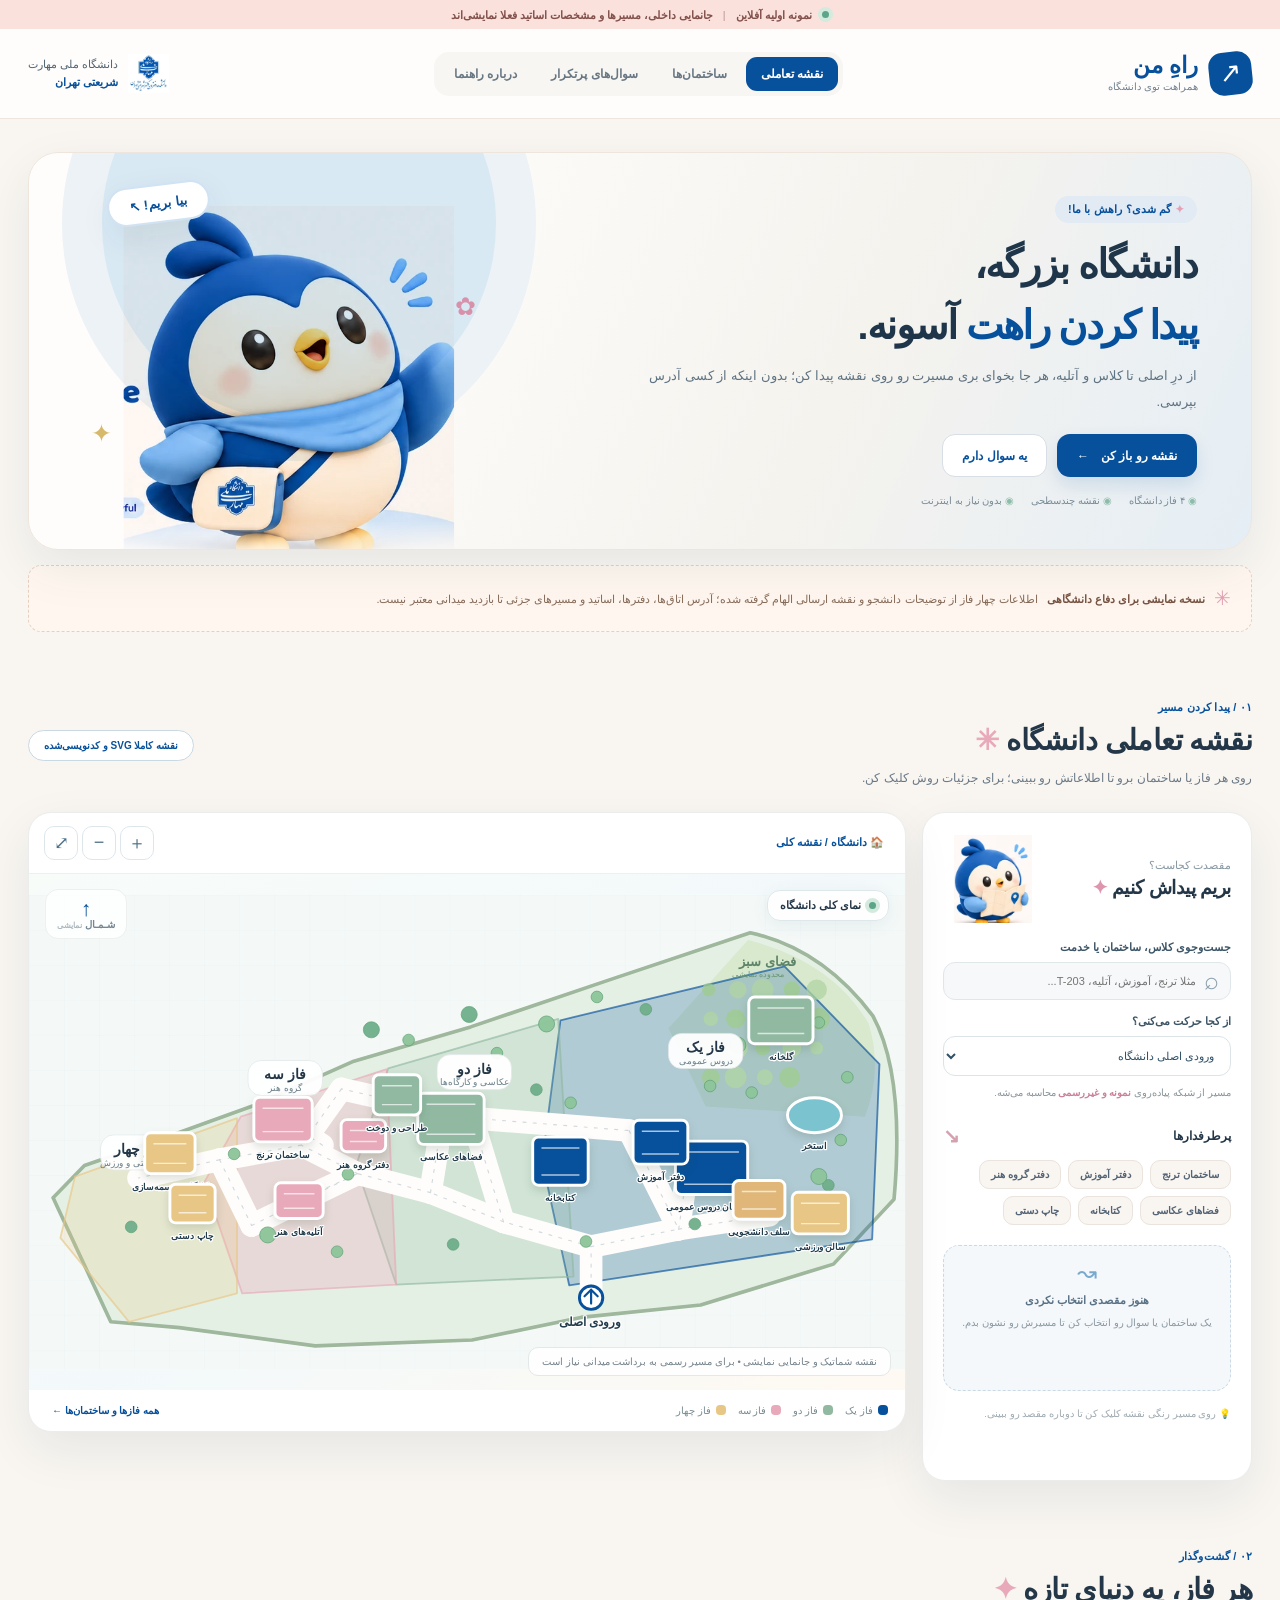
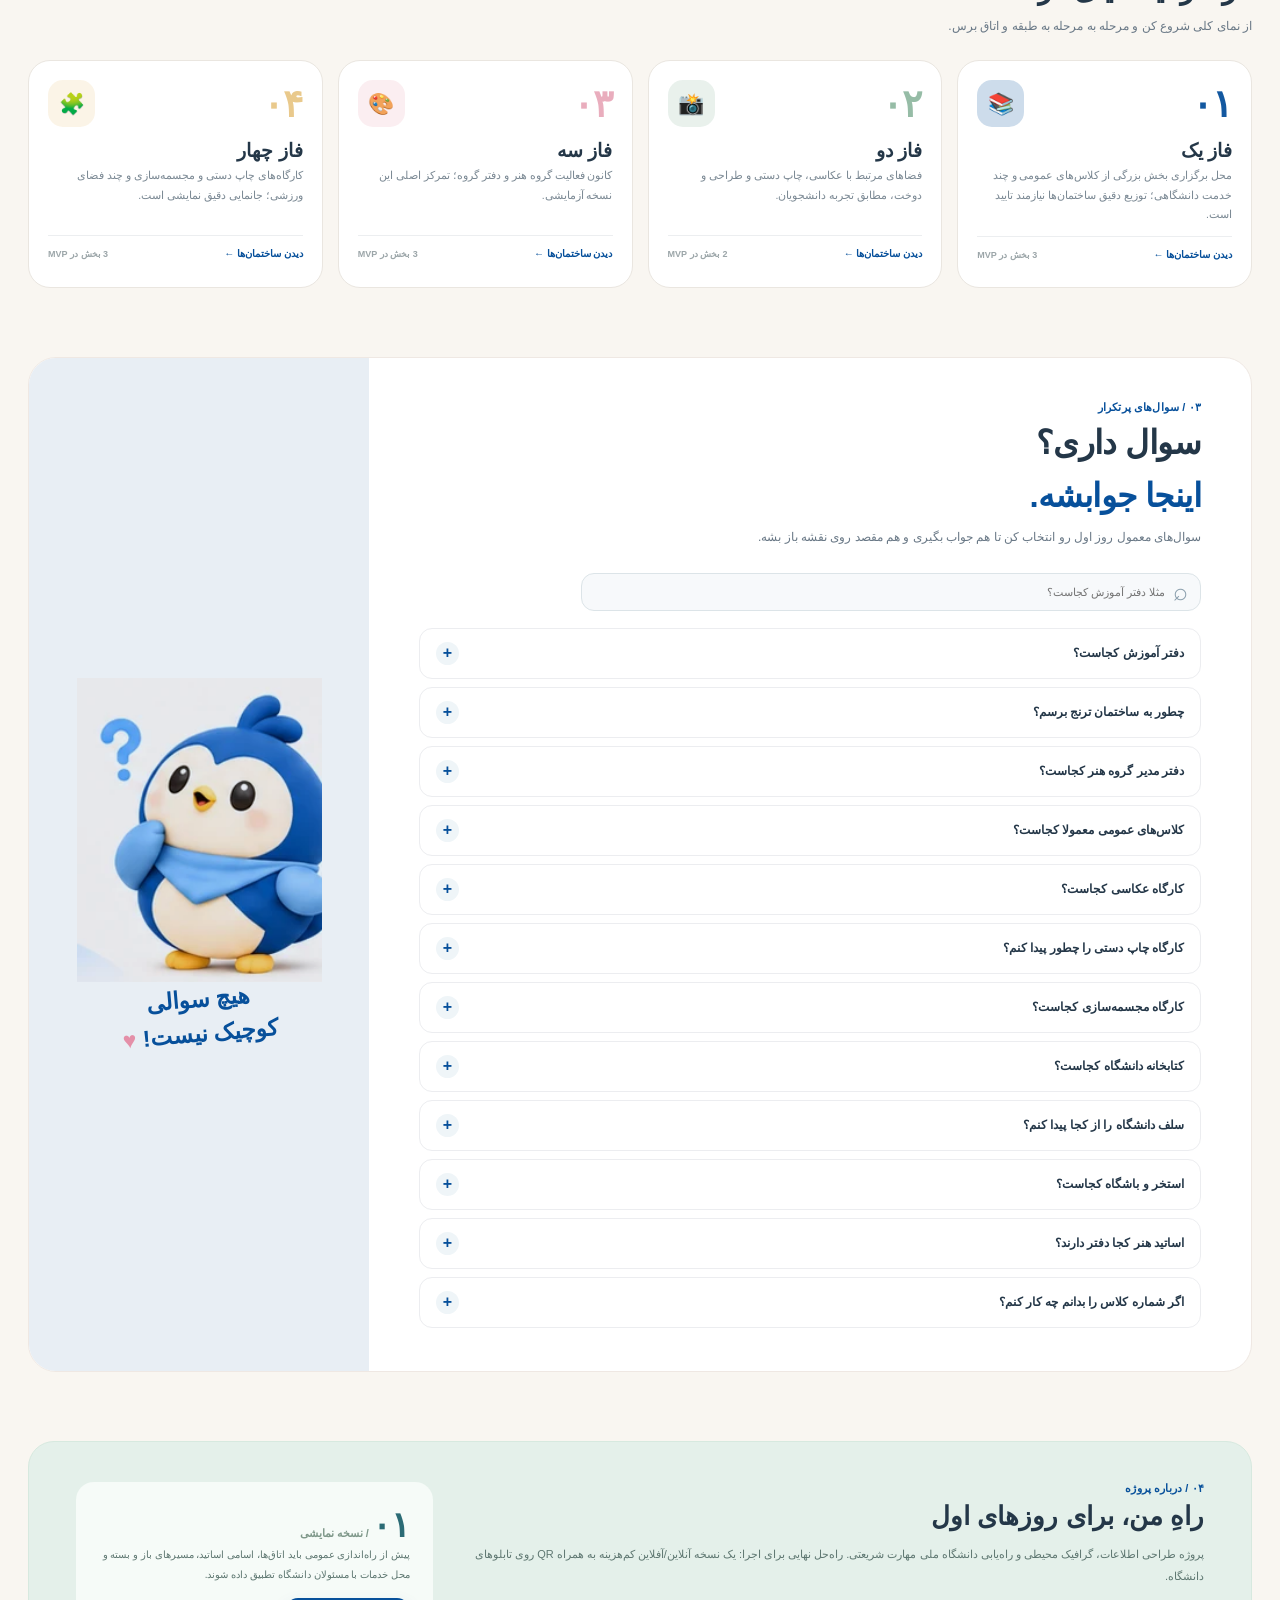
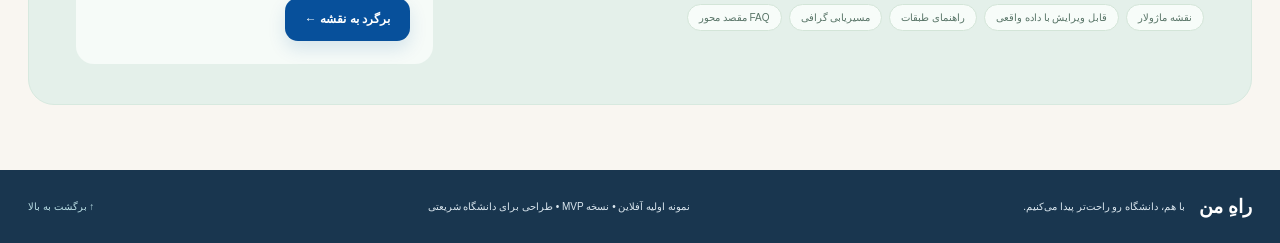
==== index.html @ 539b30f8 "init" ====
<!doctype html>
<html lang="fa" dir="rtl">
<head>
  <meta charset="utf-8">
  <meta name="viewport" content="width=device-width, initial-scale=1">
  <meta name="theme-color" content="#07509B">
  <meta name="description" content="راه من؛ راهنمای تعاملی فازها، ساختمان‌ها و کلاس‌های دانشگاه ملی مهارت شریعتی. نمونه اولیه آفلاین.">
  <title>راه من | راهنمای تعاملی دانشگاه شریعتی</title>
  <link rel="icon" href="assets/university-logo.webp" type="image/webp">
  <link rel="stylesheet" href="styles.css">
  <script src="data.js" defer></script>
  <script src="app.js" defer></script>
</head>
<body>
  <div class="offline-ribbon"><span class="live-dot"></span> نمونه اولیه آفلاین <span class="ribbon-divider">|</span> جانمایی داخلی، مسیرها و مشخصات اساتید فعلا نمایشی‌اند</div>
  <header class="site-header" id="top">
    <div class="header-inner container">
      <a class="brand" href="#home" aria-label="راه من - خانه">
        <span class="brand-mark">↗</span>
        <span class="brand-title"><strong>راهِ من</strong><small>همراهت توی دانشگاه</small></span>
      </a>
      <nav class="main-nav" aria-label="ناوبری اصلی">
        <button class="nav-link active" data-nav="map" type="button">نقشه تعاملی</button>
        <button class="nav-link" data-nav="explore" type="button">ساختمان‌ها</button>
        <button class="nav-link" data-nav="faq" type="button">سوال‌های پرتکرار</button>
        <button class="nav-link" data-nav="about" type="button">درباره راهنما</button>
      </nav>
      <div class="header-badge"><img src="assets/university-logo.webp" alt="نشان دانشگاه ملی مهارت شریعتی"><span>دانشگاه ملی مهارت<br><b>شریعتی تهران</b></span></div>
      <button class="mobile-nav-toggle" id="navToggle" type="button" aria-label="باز کردن فهرست" aria-expanded="false">☰</button>
    </div>
  </header>
  <main>
    <section class="hero container" id="home">
      <div class="hero-copy">
        <span class="eyebrow"><span class="star-small">✦</span> گم شدی؟ راهش با ما!</span>
        <h1>دانشگاه بزرگه،<br><em>پیدا کردن راهت</em> آسونه.</h1>
        <p>از درِ اصلی تا کلاس و آتلیه، هر جا بخوای بری مسیرت رو روی نقشه پیدا کن؛ بدون اینکه از کسی آدرس بپرسی.</p>
        <div class="hero-actions"><button class="btn btn-primary" id="heroMapBtn" type="button">نقشه رو باز کن <span>←</span></button><button class="btn btn-ghost" id="heroFaqBtn" type="button">یه سوال دارم</button></div>
        <div class="hero-trust"><span>◉ ۴ فاز دانشگاه</span><span>◉ نقشه چندسطحی</span><span>◉ بدون نیاز به اینترنت</span></div>
      </div>
      <div class="hero-art" aria-label="مسکات راهنمای دانشگاه"><div class="hero-art-orbit"></div><span class="float-star s1">✿</span><span class="float-star s2">✦</span><img src="assets/bird-guide.webp" alt="پرنده آبی راهنمای دانشگاه با کیف دارای نشان دانشگاه"><span class="bird-bubble">بیا بریم! ↖</span></div>
    </section>
    <div class="container mission-note"><span>✳</span><strong>نسخه نمایشی برای دفاع دانشگاهی</strong><span>اطلاعات چهار فاز از توضیحات دانشجو و نقشه ارسالی الهام گرفته شده؛ آدرس اتاق‌ها، دفترها، اساتید و مسیرهای جزئی تا بازدید میدانی معتبر نیست.</span></div>

    <section class="section container map-section" id="map-section">
      <div class="section-head"><div><div class="section-kicker">۰۱ / پیدا کردن مسیر</div><h2>نقشه تعاملی دانشگاه <span class="heading-spark">✳</span></h2><p>روی هر فاز یا ساختمان برو تا اطلاعاتش رو ببینی؛ برای جزئیات روش کلیک کن.</p></div><span class="pill-outline">نقشه کاملا SVG و کدنویسی‌شده</span></div>
      <div class="workspace">
        <aside class="search-panel">
          <div class="panel-heading"><div><span class="panel-kicker">مقصدت کجاست؟</span><h3>بریم پیداش کنیم <span>✦</span></h3></div><img src="assets/bird-map.webp" alt="پرنده با نقشه" class="panel-bird"></div>
          <label for="searchInput" class="field-label">جست‌وجوی کلاس، ساختمان یا خدمت</label>
          <div class="search-field"><span aria-hidden="true">⌕</span><input type="search" id="searchInput" placeholder="مثلا ترنج، آموزش، آتلیه، T-203..." autocomplete="off" aria-label="جست‌وجوی مقصد"></div>
          <div class="search-results" id="searchResults" aria-live="polite"></div>
          <label for="originSelect" class="field-label">از کجا حرکت می‌کنی؟</label>
          <select id="originSelect" class="control-select" aria-label="انتخاب مبدا"></select>
          <div class="select-helper">مسیر از شبکه پیاده‌روی <b>نمونه و غیررسمی</b> محاسبه می‌شه.</div>
          <div class="quick-head"><span>پرطرفدارها</span><span class="quick-head-mark">↘</span></div>
          <div id="quickDestinations" class="quick-chips"></div>
          <div class="route-result" id="routeResult" aria-live="polite"><div class="empty-route"><span class="route-flag">↝</span><strong>هنوز مقصدی انتخاب نکردی</strong><small>یک ساختمان یا سوال رو انتخاب کن تا مسیرش رو نشون بدم.</small></div></div>
          <div class="panel-footer">💡 روی مسیر رنگی نقشه کلیک کن تا دوباره مقصد رو ببینی.</div>
        </aside>
        <div class="map-column">
          <div class="map-topbar"><div class="breadcrumbs" id="breadcrumbs"></div><div class="map-actions"><button id="zoomIn" type="button" class="icon-btn" title="بزرگ‌نمایی" aria-label="بزرگ‌نمایی">＋</button><button id="zoomOut" type="button" class="icon-btn" title="کوچک‌نمایی" aria-label="کوچک‌نمایی">−</button><button id="resetView" type="button" class="icon-btn" title="نمای کامل" aria-label="نمای کامل">⤢</button></div></div>
          <div class="map-board" id="mapBoard">
            <div class="map-floating-label" id="mapFloatingLabel"><span class="live-dot"></span> <span id="mapLevelLabel">نمای کلی دانشگاه</span></div>
            <div class="svg-stage" id="svgStage"><svg id="campusMap" viewBox="0 0 1200 650" role="img" aria-label="نقشه کدنویسی شده محوطه دانشگاه با ساختمان‌های قابل کلیک"></svg></div>
            <div class="map-tooltip" id="mapTooltip" role="status" hidden></div>
            <div class="map-popup" id="mapPopup" hidden></div>
            <div class="map-bottom-hint" id="mapHint">نقشه شماتیک و جانمایی نمایشی • برای مسیر رسمی به برداشت میدانی نیاز است</div>
            <div class="map-compass"><span>↑</span> شـمـال <small>نمایشی</small></div>
          </div>
          <div class="map-footer"><div class="legend" id="mapLegend"></div><button type="button" class="text-link" id="showAllBtn">همه فازها و ساختمان‌ها ←</button></div>
        </div>
      </div>
    </section>

    <section class="section container explore-section" id="explore-section"><div class="section-head"><div><div class="section-kicker">۰۲ / گشت‌وگذار</div><h2>هر فاز، یه دنیای تازه <span class="heading-spark">✦</span></h2><p>از نمای کلی شروع کن و مرحله به مرحله به طبقه و اتاق برس.</p></div></div><div class="phase-grid" id="phaseCards"></div></section>

    <section class="section container faq-section" id="faq-section"><div class="faq-layout"><div class="faq-main"><div class="section-kicker">۰۳ / سوال‌های پرتکرار</div><h2>سوال داری؟<br><em>اینجا جوابشه.</em></h2><p>سوال‌های معمول روز اول رو انتخاب کن تا هم جواب بگیری و هم مقصد روی نقشه باز بشه.</p><div class="faq-search-wrap"><span>⌕</span><input id="faqSearch" type="search" placeholder="مثلا دفتر آموزش کجاست؟" aria-label="جست‌وجوی سوالات متداول"></div><div id="faqList" class="faq-list"></div></div><div class="faq-decoration"><img src="assets/bird-thinking.webp" alt="پرنده راهنما در حال فکر کردن"><div class="faq-quote">هیچ سوالی<br>کوچیک نیست! <span>♥</span></div><div class="faq-pink-circle"></div></div></div></section>

    <section class="section container about-section" id="about-section"><div class="about-card"><div><div class="section-kicker">۰۴ / درباره پروژه</div><h2>راهِ من، برای روزهای اول</h2><p>پروژه طراحی اطلاعات، گرافیک محیطی و راه‌یابی دانشگاه ملی مهارت شریعتی. راه‌حل نهایی برای اجرا: یک نسخه آنلاین/آفلاین کم‌هزینه به همراه QR روی تابلوهای دانشگاه.</p><div class="feature-pills"><span>نقشه ماژولار</span><span>قابل ویرایش با داده واقعی</span><span>راهنمای طبقات</span><span>مسیریابی گرافی</span><span>FAQ مقصد محور</span></div></div><div class="about-side"><div class="about-number">۰۱<span> / نسخه نمایشی</span></div><p>پیش از راه‌اندازی عمومی باید اتاق‌ها، اسامی اساتید، مسیرهای باز و بسته و محل خدمات با مسئولان دانشگاه تطبیق داده شوند.</p><button type="button" class="btn btn-primary" id="aboutMapBtn">برگرد به نقشه ←</button></div></div></section>
  </main>
  <footer class="site-footer"><div class="container footer-inner"><div><strong>راهِ من</strong><span>با هم، دانشگاه رو راحت‌تر پیدا می‌کنیم.</span></div><span>نمونه اولیه آفلاین • نسخه MVP • طراحی برای دانشگاه شریعتی</span><a href="#top">↑ برگشت به بالا</a></div></footer>

  <dialog class="detail-dialog" id="detailDialog" aria-labelledby="detailTitle"><div class="detail-shell"><div class="detail-top"><span class="detail-eyebrow" id="detailEyebrow">جزئیات</span><button class="icon-btn" type="button" id="closeDetail" aria-label="بستن">✕</button></div><div id="detailContent"></div></div></dialog>
  <div class="toast" id="toast" role="status" aria-live="polite"></div>
</body>
</html>
---- styles.css ----
@font-face{font-family:'VazirmatnLocal';src:local('Vazirmatn'),local('Vazirmatn Regular'),local('Vazir');font-weight:100 900;font-style:normal;font-display:swap}
:root{--blue:#07509B;--blue2:#0C65B8;--rose:#E8A9BA;--cream:#F8EDE4;--sage:#91B9A2;--navy:#243748;--ink:#243748;--muted:#697886;--white:#fff;--bg:#F9F6F1;--line:#E8E8E8;--radius:23px;--shadow:0 18px 50px rgba(30,57,73,.08);font-family:'VazirmatnLocal','Vazirmatn','Noto Kufi Arabic',Tahoma,Arial,sans-serif;color:var(--ink)}
*,*::before,*::after{box-sizing:border-box}html{scroll-behavior:smooth}body{margin:0;background:var(--bg);font-size:14px}button,input,select{font:inherit}button{cursor:pointer}a{color:inherit;text-decoration:none}img{max-width:100%}.container{width:min(1330px,calc(100% - 56px));margin:auto}.offline-ribbon{background:#FBE1DB;color:#82504B;min-height:29px;display:flex;align-items:center;justify-content:center;font-size:10.5px;font-weight:650;gap:10px;text-align:center;padding:4px 12px}.live-dot{display:inline-block;background:#5CA588;box-shadow:0 0 0 4px #d4eadf;width:7px;height:7px;border-radius:50%;vertical-align:middle}.ribbon-divider{opacity:.35}.site-header{height:90px;background:#fffdfb;border-bottom:1px solid #eee6de;position:relative;z-index:20}.header-inner{display:flex;height:100%;align-items:center;justify-content:space-between;gap:25px}.brand{display:flex;align-items:center;gap:11px}.brand-mark{display:grid;place-items:center;width:43px;height:43px;background:var(--blue);color:white;border-radius:14px;font-size:27px;line-height:1;transform:rotate(-6deg)}.brand-title strong{font-size:23px;line-height:1;display:block;color:var(--blue);font-weight:900}.brand-title small{font-size:10px;color:#718090}.main-nav{display:flex;gap:4px;align-items:center;background:#F8F6F2;border-radius:15px;padding:5px}.nav-link{border:0;background:transparent;padding:10px 15px;border-radius:11px;font-weight:750;color:#687783;font-size:12px}.nav-link.active,.nav-link:hover{background:var(--blue);color:white}.header-badge{display:flex;align-items:center;gap:10px;font-size:10.5px;line-height:1.7;color:#516473}.header-badge img{width:41px;height:43px;object-fit:contain}.header-badge b{color:var(--blue);font-weight:850}.mobile-nav-toggle{display:none;background:var(--blue);border:0;color:white;border-radius:10px;padding:8px 13px;font-size:18px}
.hero{margin-top:33px;background:linear-gradient(115deg,#fffdfb 25%,#F5F3EE 65%,#E5EEF5 100%);min-height:342px;overflow:hidden;border-radius:30px;display:grid;grid-template-columns:1.15fr .85fr;border:1px solid #eee6dc;position:relative;box-shadow:var(--shadow)}.hero-copy{padding:43px 54px;z-index:2}.eyebrow,.section-kicker{font-size:11px;color:var(--blue);font-weight:850;letter-spacing:.15px}.eyebrow{background:#E2EAF4;border-radius:30px;padding:7px 13px;display:inline-block}.star-small{color:#E6A0B6}.hero h1{font-size:clamp(29px,3.1vw,47px);font-weight:900;line-height:1.53;margin:11px 0 8px;letter-spacing:-1.7px;color:#1F364A}.hero h1 em,.faq-main h2 em{color:var(--blue);font-style:normal}.hero p{max-width:590px;line-height:2;font-size:13px;color:#5F7382;margin:0}.hero-actions{margin-top:19px;display:flex;gap:10px}.btn{border-radius:13px;border:1px solid transparent;display:inline-flex;gap:12px;align-items:center;justify-content:center;min-height:43px;padding:10px 19px;font-weight:800;font-size:12px;transition:.2s}.btn-primary{background:var(--blue);color:white;box-shadow:0 8px 18px #07509B22}.btn-primary:hover{background:#0d68b8;transform:translateY(-2px)}.btn-ghost{border-color:#D7DEE6;background:white;color:var(--blue)}.btn-ghost:hover{border-color:var(--blue)}.hero-trust{margin-top:18px;display:flex;gap:17px;font-size:10px;color:#7A8B97}.hero-trust span::first-letter{color:#8DBCAA}.hero-art{position:relative;min-height:335px;display:grid;place-items:center}.hero-art-orbit{position:absolute;width:76%;aspect-ratio:1;border-radius:50%;background:#D8E9F4;right:10%;top:-32%;box-shadow:0 0 0 40px #ECF2F5}.hero-art img{position:absolute;height:350px;max-width:none;object-fit:contain;right:50%;transform:translateX(50%);bottom:-7px;mix-blend-mode:multiply;mask-image:linear-gradient(to bottom,black 0%,black 90%,transparent 100%)}.bird-bubble{position:absolute;top:31px;left:15%;color:var(--blue);background:white;border:2px solid #d1e3f2;padding:10px 20px;border-radius:22px;font-size:13px;font-weight:900;transform:rotate(-7deg);box-shadow:0 12px 35px #12314D13}.float-star{position:absolute;color:#D891AA;font-size:25px;z-index:1}.s1{top:35%;right:14%}.s2{top:67%;left:12%;color:#D6B96B}.mission-note{margin-top:15px;display:flex;align-items:center;gap:9px;padding:14px 20px;border:1px dashed #E7CEBF;background:#FFF7EF;border-radius:13px;color:#876B59;font-size:11px;line-height:1.85}.mission-note strong{color:#775343;white-space:nowrap}.mission-note>span:first-child{font-size:20px;color:#E3A0B4}
.section{scroll-margin-top:30px;margin-top:69px}.section-head{display:flex;align-items:center;justify-content:space-between;gap:20px;margin-bottom:22px}.section-head h2,.faq-main h2{font-size:29px;line-height:1.6;letter-spacing:-.6px;margin:3px 0 2px;font-weight:900}.section-head p,.faq-main>p{font-size:12px;color:var(--muted);margin:0;line-height:2}.heading-spark{color:#E8A9BA}.pill-outline{font-size:10px;font-weight:760;border:1px solid #C9D9E4;background:white;color:var(--blue);border-radius:30px;padding:9px 15px;white-space:nowrap}.workspace{display:grid;grid-template-columns:330px minmax(0,1fr);gap:16px;align-items:start}.search-panel,.map-column{border:1px solid #EBECEC;background:white;border-radius:23px;box-shadow:var(--shadow);overflow:hidden}.search-panel{padding:20px;min-height:669px}.panel-heading{height:93px;display:flex;justify-content:space-between;align-items:center}.panel-heading h3{font-size:19px;letter-spacing:-.5px;margin:4px 0;color:var(--navy)}.panel-heading h3 span{color:#DE95AE}.panel-kicker{font-size:11px;color:#8698A3}.panel-bird{width:100px;height:88px;object-fit:contain;mix-blend-mode:multiply}.field-label{display:block;font-size:11px;font-weight:850;color:#3C5567;margin:15px 0 8px}.search-field{display:flex;align-items:center;background:#F6F8F9;border:1px solid #E0E7EA;border-radius:12px;padding:0 11px}.search-field:focus-within{border-color:var(--blue);box-shadow:0 0 0 3px #07509B0E}.search-field span,.faq-search-wrap>span{font-size:25px;color:#8A9EAC}.search-field input,.faq-search-wrap input{width:100%;border:0;background:transparent;outline:none;padding:12px 8px;font-size:11px;color:var(--navy)}.search-results{max-height:195px;overflow:auto}.search-result{border:0;background:#fff;display:flex;width:100%;justify-content:space-between;align-items:center;text-align:right;border-radius:10px;padding:10px 8px;margin-top:5px;color:#294759;gap:6px}.search-result:hover,.search-result:focus-visible{background:#EDF5F9;outline:0}.search-result small{color:#97A2AD;font-size:10px}.search-result strong{font-size:11px}.control-select{width:100%;background:white;border:1px solid #DCE4E7;border-radius:12px;padding:12px;color:#305065;font-size:11px;outline-color:var(--blue)}.select-helper{font-size:9.5px;color:#89959B;margin:8px 0 5px;line-height:1.8}.select-helper b{color:#CB8197}.quick-head{display:flex;justify-content:space-between;align-items:center;margin:23px 0 12px;font-size:12px;font-weight:900}.quick-head-mark{font-size:20px;color:#D4A2AF}.quick-chips{display:flex;gap:7px;flex-wrap:wrap}.quick-chip{background:#F9F5F0;border:1px solid #EBE3DD;border-radius:10px;color:#536476;font-size:10px;padding:8px 11px;font-weight:700}.quick-chip:hover{background:#E5EFF8;border-color:#C7D9EC;color:var(--blue)}.route-result{border-radius:16px;background:#F5F8FB;border:1px dashed #C9D9E7;margin-top:20px;min-height:146px;padding:13px}.empty-route{display:flex;flex-direction:column;align-items:center;text-align:center;gap:7px;color:#597185}.empty-route strong{font-size:11px}.empty-route small{font-size:10px;line-height:1.8;color:#8999A3}.route-flag{font-size:24px;color:#79A9CC}.route-result.active{background:#EDF6F2;border-color:#B9D6C6}.route-header{display:flex;gap:8px;align-items:center;margin-bottom:8px}.route-header .route-icon{font-size:21px}.route-header h4{font-size:12px;margin:0}.route-header small{display:block;font-size:10px;color:#668071}.route-dash{display:grid;grid-template-columns:1fr auto 1fr;align-items:center;gap:6px;font-size:10px;color:#395F65;font-weight:760}.route-dash span:nth-child(2){color:#81B39C}.route-steps{border-top:1px solid #D9E8E2;margin-top:12px;padding-top:9px;font-size:10px;line-height:1.9;color:#546879}.route-result button{border:0;background:var(--blue);color:white;font-size:10px;border-radius:9px;padding:8px 13px;margin-top:8px}.panel-footer{color:#A0ABB1;font-size:9.5px;line-height:1.9;margin-top:14px}.map-column{padding:0}.map-topbar{height:61px;display:flex;justify-content:space-between;align-items:center;padding:9px 15px;border-bottom:1px solid #EDF0F1;gap:9px}.breadcrumbs{display:flex;gap:3px;align-items:center;flex-wrap:wrap}.crumb{border:0;background:transparent;color:#8797A4;font-size:11px;padding:6px}.crumb.active{font-weight:900;color:var(--blue)}.crumb:hover{text-decoration:underline;color:var(--blue)}.crumb-sep{color:#B3C2CB}.map-actions{display:flex;gap:4px}.icon-btn{height:34px;width:34px;border-radius:10px;border:1px solid #DDE6EB;background:white;color:#4D7088;font-size:18px;display:grid;place-items:center}.icon-btn:hover{border-color:var(--blue);color:var(--blue);background:#F6FAFD}.map-board{position:relative;min-height:516px;background:linear-gradient(145deg,#F8FCF9,#F3F9FB 50%,#FFF9F2);overflow:hidden;isolation:isolate}.svg-stage{width:100%;height:516px;display:flex;justify-content:center;align-items:center;overflow:hidden;touch-action:pan-x pan-y}.svg-stage svg{width:100%;height:100%;display:block}.map-floating-label{position:absolute;top:16px;right:16px;background:#ffffffec;padding:8px 12px;border-radius:13px;border:1px solid #DEE8EA;color:var(--navy);font-weight:850;font-size:11px;z-index:4;box-shadow:0 4px 18px #174A6A12}.map-floating-label .live-dot{margin-left:5px}.map-compass{position:absolute;top:15px;left:16px;font-size:10px;font-weight:850;color:#758794;text-align:center;background:#ffffffcf;border:1px solid #EEF0F0;padding:8px 11px;border-radius:13px;z-index:3}.map-compass span{display:block;font-size:21px;color:var(--blue);line-height:1}.map-compass small{font-size:8px;color:#ADB8BD}.map-bottom-hint{position:absolute;bottom:14px;right:14px;background:#ffffffec;border:1px solid #E3E8E9;border-radius:10px;font-size:9.5px;color:#76848D;padding:8px 13px;z-index:4;max-width:80%}.map-tooltip{position:absolute;pointer-events:none;z-index:15;width:228px;padding:12px 14px;border-radius:13px;background:#243748;color:white;text-align:right;box-shadow:0 13px 30px #10263C38;line-height:1.7;font-size:10px}.map-tooltip strong{display:block;font-size:12px;margin-bottom:4px;color:white}.map-tooltip small{color:#D2E4EF;line-height:1.7;display:block}.map-popup{position:absolute;z-index:12;background:#fff;border:2px solid #B5CFE3;box-shadow:0 16px 40px #27436131;border-radius:16px;padding:12px 13px 11px;width:214px;transform:translate(-50%,calc(-100% - 22px));text-align:right}.map-popup strong{font-size:12px;display:block;color:var(--blue)}.map-popup small{font-size:10px;line-height:1.6;display:block;color:#6F8191;margin:6px 0}.map-popup button{border:0;background:#07509B;color:white;border-radius:9px;padding:7px 10px;font-size:10px;font-weight:800}.map-popup .popup-close{position:absolute;top:5px;left:5px;border:0;background:#F2F5F7;color:#536476;width:22px;height:22px;padding:0}.map-footer{display:flex;justify-content:space-between;align-items:center;padding:14px 17px;gap:10px;flex-wrap:wrap}.legend{display:flex;align-items:center;gap:12px;flex-wrap:wrap}.legend-item{display:flex;align-items:center;gap:5px;font-size:10px;color:#798B92}.legend-dot{width:10px;height:10px;border-radius:4px;display:inline-block}.text-link{border:0;background:none;color:var(--blue);font-size:10px;font-weight:850}.text-link:hover{text-decoration:underline}
/* code drawn SVG map */
.campus-outline{fill:#E5F0E5;stroke:#9FB79C;stroke-width:5;stroke-linejoin:round}.campus-internal{fill:none;stroke:#FFFDFC;stroke-width:31;stroke-linecap:round;stroke-linejoin:round}.campus-internal-center{fill:none;stroke:#D3DADD;stroke-width:1.6;stroke-linecap:round;stroke-linejoin:round;stroke-dasharray:4 10}.green-plot{fill:#CFE5C3;stroke:#B4D4B0;stroke-width:1.5}.grass-tree{fill:#8DC59A;stroke:#5B9F74;stroke-width:1}.grass-tree.dark{fill:#6FAF8B}.phase-region{stroke-width:2.5;stroke-linejoin:round;cursor:pointer;transition:filter .15s,opacity .15s}.phase-region:hover,.phase-region:focus-visible{filter:brightness(1.08) saturate(1.1);outline:none;stroke:var(--blue);stroke-width:4.5}.phase-caption-bg{fill:#fffffff2;stroke:#E2E7E9;stroke-width:1}.phase-label{font-weight:900;fill:var(--navy);font-size:19px;pointer-events:none}.phase-mini{fill:#6A7F89;font-size:13px;pointer-events:none}.svg-building{cursor:pointer;stroke:#fff;stroke-width:4;filter:drop-shadow(0 6px 6px #23462B26);transition:filter .2s,stroke .2s}.svg-building:hover,.svg-building:focus-visible,.svg-building.active{stroke:#243748;stroke-width:5;filter:drop-shadow(0 6px 8px #07509B66);outline:none}.building-roof{pointer-events:none;fill:none;stroke:#FFFFFFAA;stroke-width:2}.building-label{font-size:12px;fill:#223C4C;font-weight:900;pointer-events:none;paint-order:stroke;stroke:white;stroke-width:3.3;stroke-linejoin:round}.route-line-halo{fill:none;stroke:white;stroke-width:16;stroke-linecap:round;stroke-linejoin:round}.route-line{fill:none;stroke:#07509B;stroke-width:8;stroke-linecap:round;stroke-linejoin:round;stroke-dasharray:12 9;animation:routeDash 1s linear infinite;filter:drop-shadow(0 1px 2px #07509B65)}@keyframes routeDash{to{stroke-dashoffset:-42}}.route-circle{fill:#07509B;stroke:white;stroke-width:5}.route-circle.destination{fill:#E8A9BA;stroke:#fff;stroke-width:5}.route-label{font-size:15px;fill:white;font-weight:900;pointer-events:none}.svg-icon{font-family:'Noto Kufi Arabic',sans-serif;font-size:17px;pointer-events:none}.map-zoom-message{font-size:19px;fill:#2A5368;font-weight:900;pointer-events:none}
.phase-grid{display:grid;grid-template-columns:repeat(4,1fr);gap:15px}.phase-card{border:1px solid #EAE6E0;background:#fff;padding:19px;border-radius:22px;transition:.2s;position:relative;overflow:hidden;min-height:228px}.phase-card:hover{transform:translateY(-4px);box-shadow:var(--shadow)}.phase-card-top{display:flex;align-items:center;justify-content:space-between;margin-bottom:12px}.phase-number{font-size:38px;color:var(--phase);opacity:.95;font-weight:900;line-height:1}.phase-icon{height:47px;width:47px;border-radius:15px;background:var(--phaseSoft);display:grid;place-items:center;font-size:21px}.phase-card h3{font-size:19px;margin:7px 0 2px}.phase-card p{font-size:10.5px;color:#7A8893;line-height:1.85;min-height:57px;margin:4px 0 12px}.phase-card-foot{display:flex;align-items:center;justify-content:space-between;border-top:1px solid #ECEEF0;padding-top:12px;font-size:10px;color:var(--blue);font-weight:850}.phase-card-foot small{color:#9CA6A9;font-size:9px}.phase-card button{border:0;background:transparent;color:inherit;font-size:inherit;font-weight:inherit;padding:0}.phase-card:hover .phase-card-foot{color:#185F9D}
.faq-layout{display:grid;grid-template-columns:1fr 340px;background:#fff;border-radius:28px;overflow:hidden;border:1px solid #EFE8E3;min-height:520px}.faq-main{padding:43px 50px}.faq-main h2{font-size:33px}.faq-main>p{max-width:550px}.faq-search-wrap{display:flex;align-items:center;border:1px solid #DCE4E8;border-radius:13px;background:#F7F9FB;margin:24px 0 17px;padding:0 12px;max-width:620px}.faq-list{display:flex;flex-direction:column;gap:8px}.faq-item{border-radius:13px;border:1px solid #ECEDF0;overflow:hidden;background:#fff}.faq-item[open]{background:#FBFDFD;border-color:#D5E2EA}.faq-item summary{list-style:none;cursor:pointer;display:flex;align-items:center;justify-content:space-between;gap:10px;font-size:12px;font-weight:850;padding:13px 16px}.faq-item summary::-webkit-details-marker{display:none}.faq-plus{width:23px;height:23px;border-radius:50%;background:#EFF5F8;display:grid;place-items:center;color:var(--blue);font-size:16px;flex:none}.faq-item[open] .faq-plus{transform:rotate(45deg);background:#DDE9F4}.faq-answer{padding:0 16px 14px;color:#657786;font-size:10.5px;line-height:2}.faq-answer button{margin-top:10px;display:inline-flex;align-items:center;gap:8px;border:0;border-radius:10px;color:white;background:var(--blue);padding:9px 12px;font-weight:800;font-size:10px}.faq-decoration{background:#E8EEF4;position:relative;overflow:hidden;display:flex;align-items:center;justify-content:center;flex-direction:column}.faq-decoration img{position:relative;z-index:2;width:245px;max-width:85%;mix-blend-mode:multiply}.faq-quote{position:relative;z-index:3;font-size:23px;color:var(--blue);font-weight:900;text-align:center;line-height:1.5;transform:rotate(-5deg)}.faq-quote span{color:#E48FA8}.faq-pink-circle{position:absolute;inset:auto -20% -45% -20%;height:350px;border-radius:50%;background:#F0C6D1;opacity:.7}.about-card{padding:40px 47px;background:#E4F0EA;border-radius:26px;display:grid;grid-template-columns:1.35fr .65fr;gap:30px;border:1px solid #D7E9DF}.about-card h2{font-size:26px;margin:6px 0 8px}.about-card p{font-size:11px;line-height:2;color:#5E7771}.feature-pills{display:flex;gap:7px;flex-wrap:wrap;margin-top:17px}.feature-pills span{font-size:10px;background:#F7FCF9;border:1px solid #D3E5D8;border-radius:30px;padding:7px 11px;color:#587467}.about-side{background:#F6FBF8;border-radius:18px;padding:23px}.about-number{font-size:35px;font-weight:900;color:#2B6B75}.about-number span{font-size:11px;color:#7F988A}.about-side p{font-size:10px;line-height:2;margin:0 0 13px}.site-footer{background:#19364F;color:#DBE7EF;margin-top:65px}.footer-inner{padding:25px 0;display:flex;justify-content:space-between;align-items:center;gap:12px;font-size:10px}.footer-inner>div{display:flex;gap:14px;align-items:center}.footer-inner strong{font-size:19px;color:#fff}.footer-inner a{color:#B9DDE4}
/* modal detail */
.detail-dialog{width:min(940px,calc(100vw - 36px));max-height:min(91vh,970px);border:0;border-radius:25px;padding:0;box-shadow:0 30px 90px #071F37A0;overflow:auto;background:white;color:var(--ink);direction:rtl}.detail-dialog::backdrop{background:#152E40A8;backdrop-filter:blur(4px)}.detail-shell{padding:27px}.detail-top{display:flex;justify-content:space-between;align-items:center}.detail-eyebrow{color:#7993A4;font-size:10px;font-weight:850}.detail-head{display:grid;grid-template-columns:1fr auto;align-items:center;gap:20px;padding:10px 0 23px;border-bottom:1px solid #E9EEF0}.detail-title{font-size:27px;font-weight:900;margin:0 0 6px;color:var(--blue)}.detail-summary{color:#65798C;font-size:11px;line-height:2;max-width:690px;margin:0}.demo-flag{display:inline-block;color:#A77244;background:#FFF1DC;padding:6px 11px;border-radius:30px;font-size:9px;margin-top:7px}.detail-head-icon{width:80px;height:80px;display:grid;place-items:center;border-radius:22px;background:#E8F0F7;font-size:37px}.detail-actions{display:flex;gap:9px;flex-wrap:wrap;margin:16px 0 21px}.detail-tabs{display:flex;gap:7px;border-bottom:1px solid #E4EDEF;padding-bottom:9px}.detail-tab{border:1px solid transparent;background:#F4F7F8;border-radius:10px;padding:9px 13px;color:#657C8E;font-size:11px;font-weight:850}.detail-tab.active{background:var(--blue);color:white}.detail-section{padding-top:16px}.detail-section h4{margin:0 0 9px;font-size:14px}.detail-section p{font-size:10px;color:#7B8D98;line-height:1.9}.floor-tabs{display:flex;gap:8px;flex-wrap:wrap;margin:14px 0}.floor-tab{border:1px solid #D8E2E7;background:white;color:#5C7281;border-radius:10px;font-size:11px;padding:8px 13px}.floor-tab.active{background:#E6F0F7;border-color:#93BDDB;color:var(--blue);font-weight:850}.floor-svg-box{background:#F9FBFC;border:1px solid #DCE8EC;border-radius:15px;overflow:hidden}.floor-svg-box svg{width:100%;height:auto;display:block}.floor-room{cursor:pointer;stroke:#fff;stroke-width:4;transition:.2s}.floor-room:hover,.floor-room.active{stroke:var(--blue);stroke-width:5;filter:drop-shadow(0 3px 5px #07509B40)}.floor-room-label{font-size:14px;fill:#2B4B5D;font-weight:900;pointer-events:none}.floor-room-code{font-size:11px;fill:#627988;pointer-events:none}.room-cards{display:grid;grid-template-columns:repeat(3,1fr);gap:9px;margin-top:13px}.room-card{background:#FAFCFD;border:1px solid #E4ECF0;border-radius:12px;padding:12px;text-align:right;cursor:pointer}.room-card:hover{border-color:#8DB8D6;background:#EDF6FC}.room-card strong{display:block;font-size:11px;color:#2F516A}.room-card small{display:block;color:#90A2AA;font-size:10px}.faculty-grid{display:grid;grid-template-columns:repeat(2,1fr);gap:10px}.faculty-person{padding:15px;background:#F8FAFB;border:1px solid #E2EBF0;border-radius:14px;display:flex;align-items:flex-start;gap:11px}.faculty-avatar{background:#F2D7DF;color:var(--blue);width:41px;height:41px;display:grid;place-items:center;flex:none;border-radius:13px;font-size:21px}.faculty-person h4{margin:0 0 3px;font-size:12px}.faculty-person small{color:#8295A1;display:block;font-size:10px;line-height:1.8}.notice-box{background:#FFF6E8;border:1px solid #EFDDC2;padding:12px 15px;border-radius:12px;font-size:10px;line-height:1.9;color:#9A7547;margin:12px 0}.location-features{display:flex;gap:7px;flex-wrap:wrap;margin:8px 0}.location-features span{font-size:10px;color:#5B7987;background:#EEF6F9;border:1px solid #DEEAF0;border-radius:9px;padding:8px 11px}.toast{position:fixed;bottom:25px;left:25px;background:#203E55;color:white;font-size:12px;padding:13px 18px;border-radius:12px;box-shadow:0 10px 30px #0C2D45A0;z-index:100;opacity:0;transform:translateY(20px);pointer-events:none;transition:.25s;max-width:320px;line-height:1.9}.toast.show{opacity:1;transform:translateY(0)}
@media(max-width:1100px){.container{width:calc(100% - 40px)}.workspace{grid-template-columns:300px minmax(0,1fr)}.hero-copy{padding:38px 38px}.phase-grid{grid-template-columns:repeat(2,1fr)}}
@media(max-width:840px){.site-header{height:75px}.header-badge{display:none}.main-nav{display:none;position:absolute;top:74px;left:15px;right:15px;background:white;border:1px solid #E1E8EB;box-shadow:var(--shadow);z-index:30;flex-direction:column;padding:10px}.main-nav.open{display:flex}.main-nav .nav-link{width:100%;text-align:center}.mobile-nav-toggle{display:block}.workspace{grid-template-columns:1fr}.search-panel{min-height:auto}.map-column{order:-1}.svg-stage{height:470px}.map-board{min-height:470px}.hero{grid-template-columns:1fr 240px;min-height:320px}.hero-copy{padding:29px}.hero-art img{height:285px}.hero-art-orbit{width:320px;height:320px;top:5%}.faq-layout{grid-template-columns:1fr 240px}.faq-main{padding:30px}.faq-decoration img{width:210px}}
@media(max-width:580px){.container{width:calc(100% - 24px)}.offline-ribbon{font-size:9px}.ribbon-divider{display:none}.header-inner{gap:10px}.hero{display:flex;flex-direction:column-reverse;margin-top:14px;border-radius:21px;min-height:unset}.hero-art{height:195px;min-height:195px}.hero-art img{height:243px;bottom:-24px}.hero-art-orbit{height:250px;width:250px;right:50%;transform:translateX(50%);top:-85px}.bird-bubble{top:18px;left:8%;font-size:10px}.hero-copy{padding:19px 20px 25px}.hero h1{font-size:29px;margin:6px 0}.hero p{font-size:11px}.hero-actions{margin-top:17px}.hero-trust{gap:9px;flex-wrap:wrap;font-size:9px}.mission-note{align-items:flex-start;flex-wrap:wrap;font-size:10px;padding:9px 13px}.mission-note strong{white-space:normal}.section{margin-top:42px}.section-head{align-items:start}.section-head h2{font-size:23px}.section-head p{font-size:10px}.pill-outline{display:none}.map-topbar{min-height:58px;height:auto}.breadcrumbs{gap:0}.crumb{font-size:9px;padding:5px}.map-actions .icon-btn{width:29px;height:29px}.svg-stage{height:345px}.map-board{min-height:345px}.map-floating-label{font-size:9px;top:9px;right:9px;padding:6px 9px}.map-compass{top:10px;left:9px;font-size:8px;padding:5px 8px}.map-compass span{font-size:17px}.map-bottom-hint{font-size:8px;right:9px;bottom:7px}.map-footer{padding:10px}.legend{gap:8px}.legend-item{font-size:8px}.phase-grid{grid-template-columns:1fr 1fr;gap:9px}.phase-card{padding:13px;min-height:225px;border-radius:16px}.phase-card h3{font-size:15px}.phase-card p{font-size:9px}.phase-card-foot{font-size:9px}.phase-card-foot small{display:none}.phase-number{font-size:28px}.phase-icon{width:34px;height:34px;font-size:17px}.faq-layout{display:flex;flex-direction:column-reverse}.faq-main{padding:23px 18px}.faq-main h2{font-size:26px}.faq-decoration{height:140px;flex-direction:row;gap:15px}.faq-decoration img{width:140px}.faq-quote{font-size:18px}.faq-pink-circle{height:170px;bottom:-140px}.about-card{grid-template-columns:1fr;padding:20px;gap:10px}.about-card h2{font-size:22px}.footer-inner{flex-direction:column;align-items:start}.footer-inner>div{flex-direction:column;align-items:start;gap:2px}.detail-shell{padding:16px}.detail-head{grid-template-columns:1fr auto}.detail-title{font-size:22px}.detail-head-icon{height:52px;width:52px;font-size:23px}.faculty-grid{grid-template-columns:1fr}.room-cards{grid-template-columns:1fr 1fr}.map-popup{width:190px}.map-tooltip{width:170px}}
@media(prefers-reduced-motion:reduce){html{scroll-behavior:auto}*,*::before,*::after{animation-duration:.01ms!important;transition-duration:.01ms!important}}
/* A map larger than the phone viewport is intentional: map labels remain legible.
   The SVG can be panned horizontally by touch while staying a real UI component. */
@media(max-width:580px){.svg-stage{height:391px;justify-content:flex-start;overflow-x:auto;overflow-y:hidden;direction:ltr;scrollbar-width:thin;scrollbar-color:#A8C9DA transparent}.map-board{min-height:391px}.svg-stage svg{width:720px;min-width:720px;max-width:none;height:391px;flex:none}.map-bottom-hint{max-width:calc(100% - 20px);font-size:8px}}
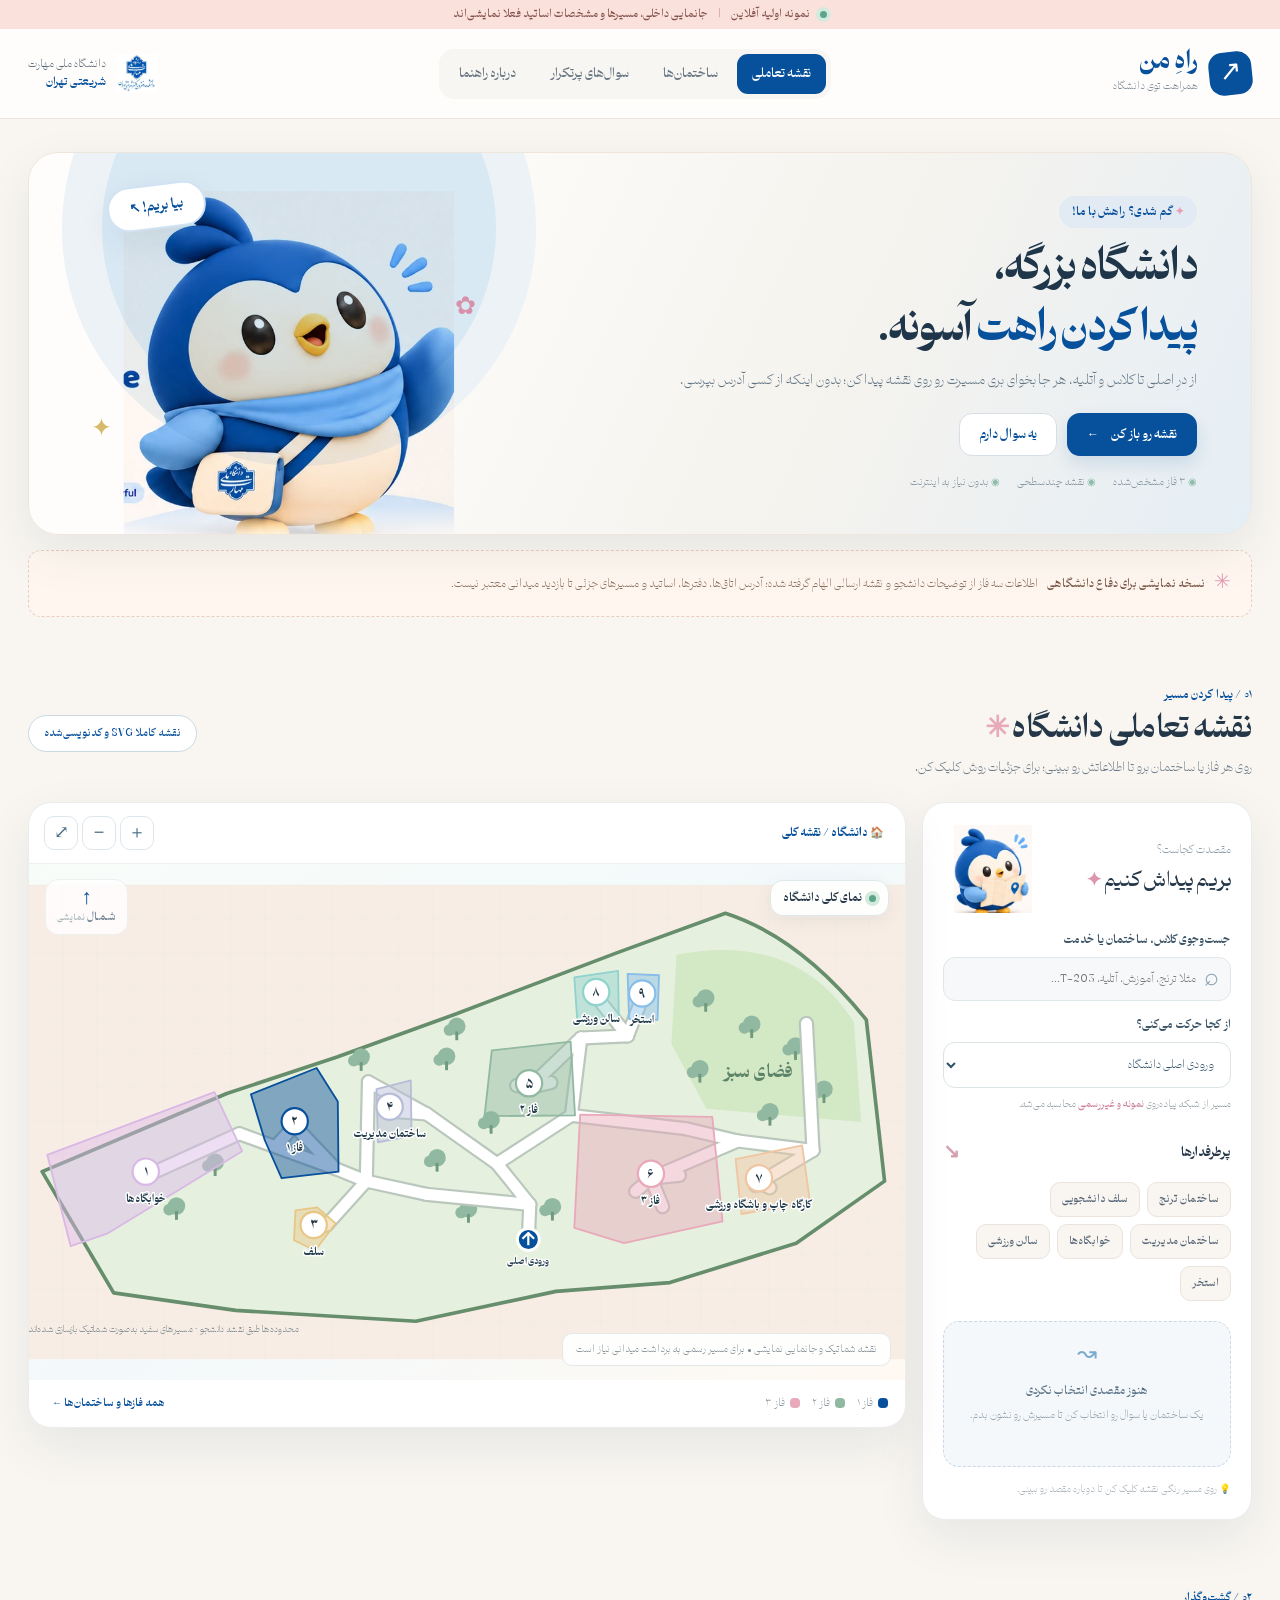
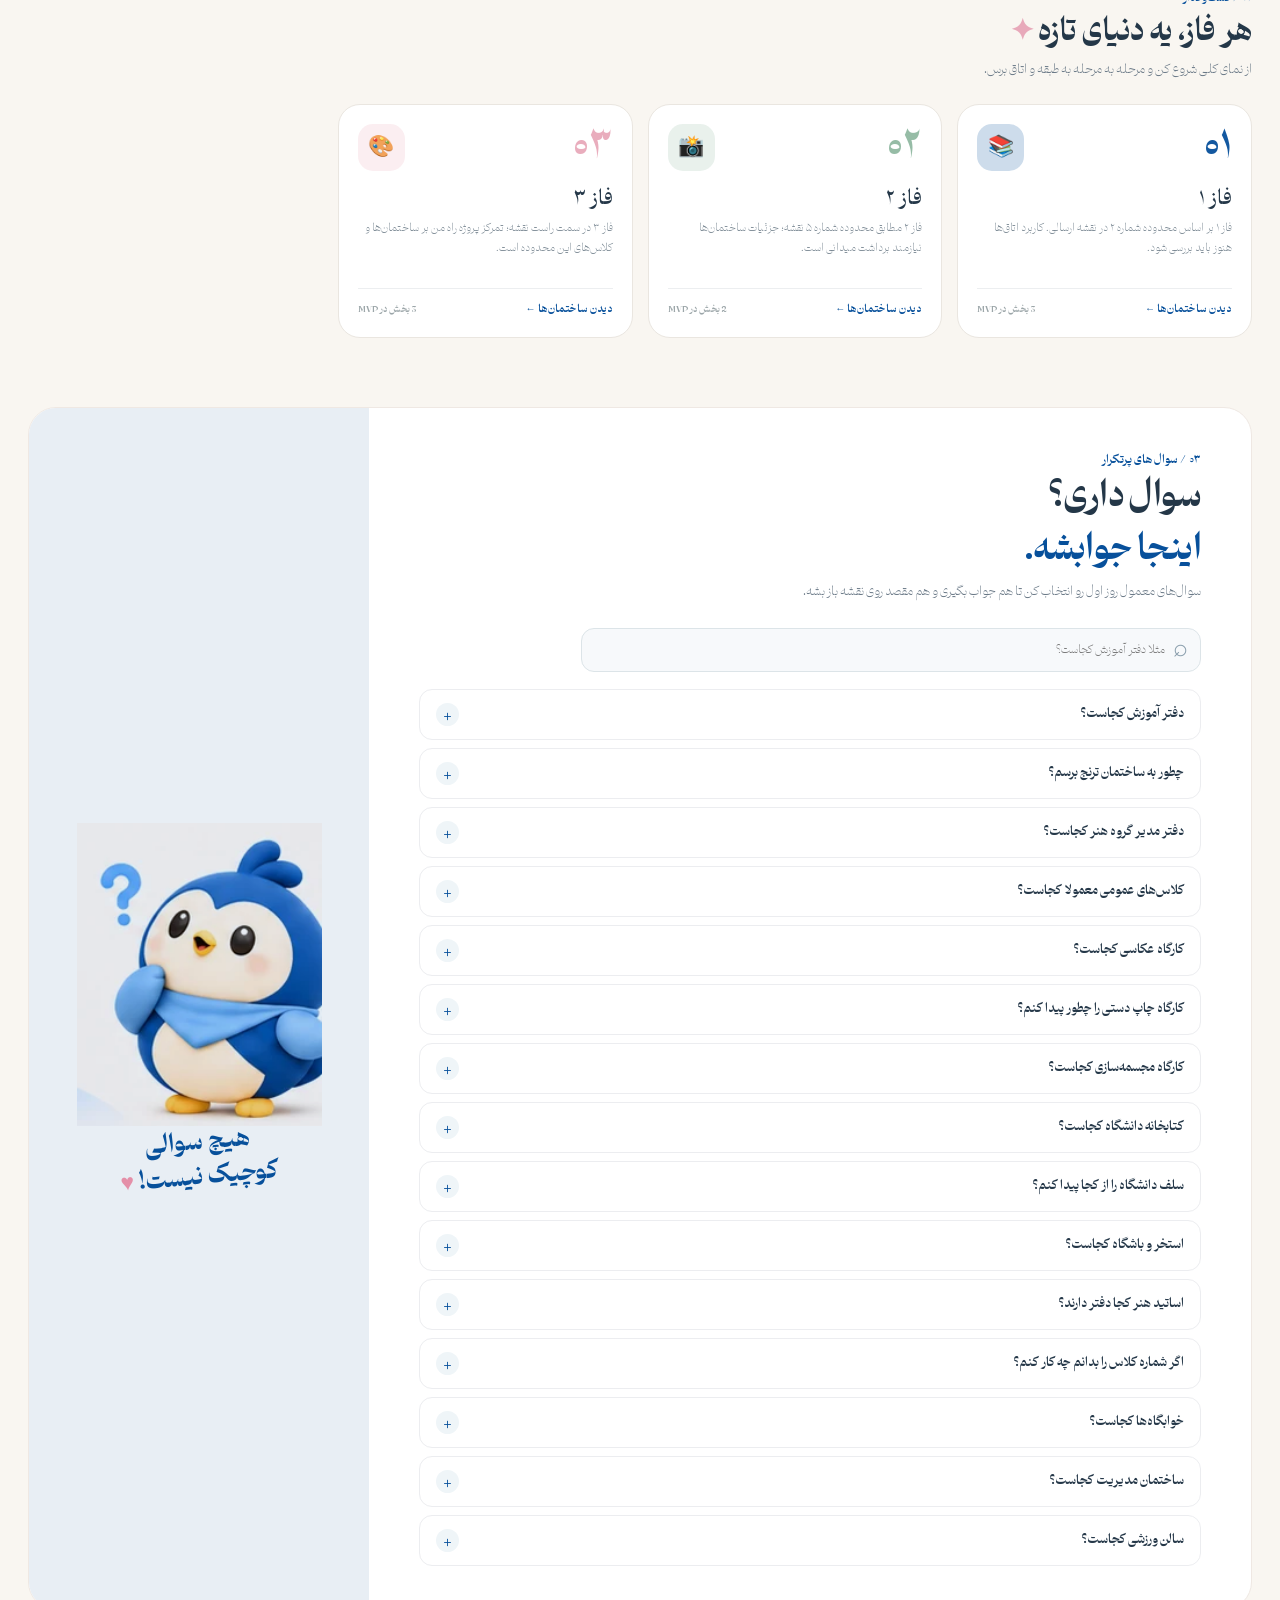
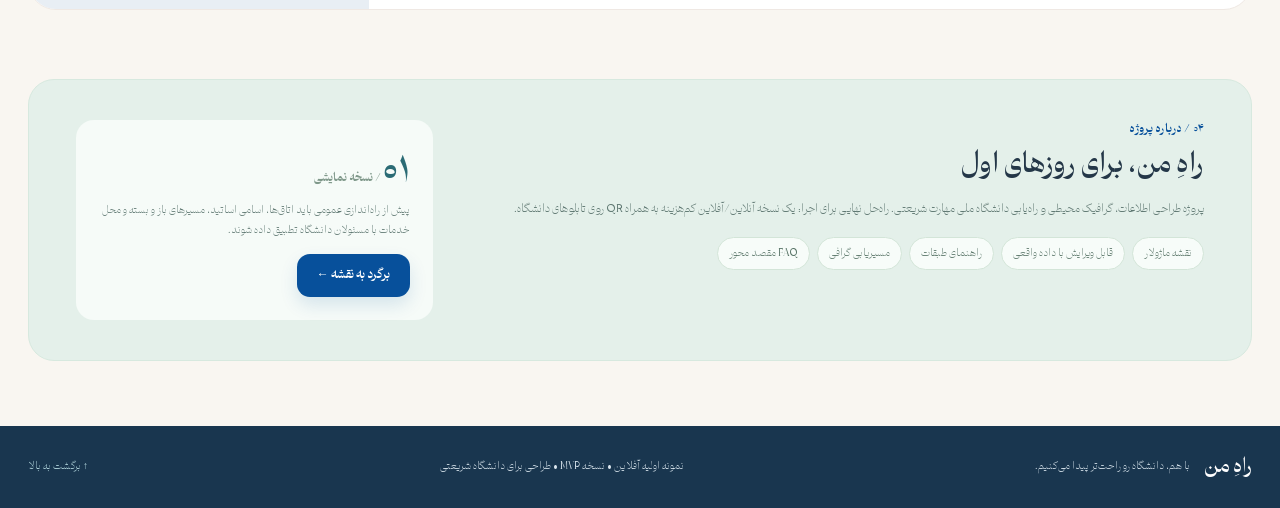
==== commit 1f3acbda: "feat: load verified campus area survey on index.html" ====
--- a/index.html
+++ b/index.html
@@ -9,6 +9,7 @@
   <link rel="icon" href="assets/university-logo.webp" type="image/webp">
   <link rel="stylesheet" href="styles.css">
   <script src="data.js" defer></script>
+  <script src="survey-2026.js" defer></script>
   <script src="app.js" defer></script>
 </head>
 <body>
@@ -36,11 +37,11 @@
         <h1>دانشگاه بزرگه،<br><em>پیدا کردن راهت</em> آسونه.</h1>
         <p>از درِ اصلی تا کلاس و آتلیه، هر جا بخوای بری مسیرت رو روی نقشه پیدا کن؛ بدون اینکه از کسی آدرس بپرسی.</p>
         <div class="hero-actions"><button class="btn btn-primary" id="heroMapBtn" type="button">نقشه رو باز کن <span>←</span></button><button class="btn btn-ghost" id="heroFaqBtn" type="button">یه سوال دارم</button></div>
-        <div class="hero-trust"><span>◉ ۴ فاز دانشگاه</span><span>◉ نقشه چندسطحی</span><span>◉ بدون نیاز به اینترنت</span></div>
+        <div class="hero-trust"><span>◉ ۳ فاز مشخص‌شده</span><span>◉ نقشه چندسطحی</span><span>◉ بدون نیاز به اینترنت</span></div>
       </div>
       <div class="hero-art" aria-label="مسکات راهنمای دانشگاه"><div class="hero-art-orbit"></div><span class="float-star s1">✿</span><span class="float-star s2">✦</span><img src="assets/bird-guide.webp" alt="پرنده آبی راهنمای دانشگاه با کیف دارای نشان دانشگاه"><span class="bird-bubble">بیا بریم! ↖</span></div>
     </section>
-    <div class="container mission-note"><span>✳</span><strong>نسخه نمایشی برای دفاع دانشگاهی</strong><span>اطلاعات چهار فاز از توضیحات دانشجو و نقشه ارسالی الهام گرفته شده؛ آدرس اتاق‌ها، دفترها، اساتید و مسیرهای جزئی تا بازدید میدانی معتبر نیست.</span></div>
+    <div class="container mission-note"><span>✳</span><strong>نسخه نمایشی برای دفاع دانشگاهی</strong><span>اطلاعات سه فاز از توضیحات دانشجو و نقشه ارسالی الهام گرفته شده؛ آدرس اتاق‌ها، دفترها، اساتید و مسیرهای جزئی تا بازدید میدانی معتبر نیست.</span></div>
 
     <section class="section container map-section" id="map-section">
       <div class="section-head"><div><div class="section-kicker">۰۱ / پیدا کردن مسیر</div><h2>نقشه تعاملی دانشگاه <span class="heading-spark">✳</span></h2><p>روی هر فاز یا ساختمان برو تا اطلاعاتش رو ببینی؛ برای جزئیات روش کلیک کن.</p></div><span class="pill-outline">نقشه کاملا SVG و کدنویسی‌شده</span></div>
--- a/styles.css
+++ b/styles.css
@@ -1,5 +1,5 @@
-@font-face{font-family:'VazirmatnLocal';src:local('Vazirmatn'),local('Vazirmatn Regular'),local('Vazir');font-weight:100 900;font-style:normal;font-display:swap}
-:root{--blue:#07509B;--blue2:#0C65B8;--rose:#E8A9BA;--cream:#F8EDE4;--sage:#91B9A2;--navy:#243748;--ink:#243748;--muted:#697886;--white:#fff;--bg:#F9F6F1;--line:#E8E8E8;--radius:23px;--shadow:0 18px 50px rgba(30,57,73,.08);font-family:'VazirmatnLocal','Vazirmatn','Noto Kufi Arabic',Tahoma,Arial,sans-serif;color:var(--ink)}
+@font-face{font-family:'Doran';src:url('assets/Doran-VF.ttf') format('truetype');font-weight:100 900;font-style:normal;font-display:swap}
+:root{--blue:#07509B;--blue2:#0C65B8;--rose:#E8A9BA;--cream:#F8EDE4;--sage:#91B9A2;--navy:#243748;--ink:#243748;--muted:#697886;--white:#fff;--bg:#F9F6F1;--line:#E8E8E8;--radius:23px;--shadow:0 18px 50px rgba(30,57,73,.08);font-family:'Doran',Tahoma,Arial,sans-serif;color:var(--ink)}
 *,*::before,*::after{box-sizing:border-box}html{scroll-behavior:smooth}body{margin:0;background:var(--bg);font-size:14px}button,input,select{font:inherit}button{cursor:pointer}a{color:inherit;text-decoration:none}img{max-width:100%}.container{width:min(1330px,calc(100% - 56px));margin:auto}.offline-ribbon{background:#FBE1DB;color:#82504B;min-height:29px;display:flex;align-items:center;justify-content:center;font-size:10.5px;font-weight:650;gap:10px;text-align:center;padding:4px 12px}.live-dot{display:inline-block;background:#5CA588;box-shadow:0 0 0 4px #d4eadf;width:7px;height:7px;border-radius:50%;vertical-align:middle}.ribbon-divider{opacity:.35}.site-header{height:90px;background:#fffdfb;border-bottom:1px solid #eee6de;position:relative;z-index:20}.header-inner{display:flex;height:100%;align-items:center;justify-content:space-between;gap:25px}.brand{display:flex;align-items:center;gap:11px}.brand-mark{display:grid;place-items:center;width:43px;height:43px;background:var(--blue);color:white;border-radius:14px;font-size:27px;line-height:1;transform:rotate(-6deg)}.brand-title strong{font-size:23px;line-height:1;display:block;color:var(--blue);font-weight:900}.brand-title small{font-size:10px;color:#718090}.main-nav{display:flex;gap:4px;align-items:center;background:#F8F6F2;border-radius:15px;padding:5px}.nav-link{border:0;background:transparent;padding:10px 15px;border-radius:11px;font-weight:750;color:#687783;font-size:12px}.nav-link.active,.nav-link:hover{background:var(--blue);color:white}.header-badge{display:flex;align-items:center;gap:10px;font-size:10.5px;line-height:1.7;color:#516473}.header-badge img{width:41px;height:43px;object-fit:contain}.header-badge b{color:var(--blue);font-weight:850}.mobile-nav-toggle{display:none;background:var(--blue);border:0;color:white;border-radius:10px;padding:8px 13px;font-size:18px}
 .hero{margin-top:33px;background:linear-gradient(115deg,#fffdfb 25%,#F5F3EE 65%,#E5EEF5 100%);min-height:342px;overflow:hidden;border-radius:30px;display:grid;grid-template-columns:1.15fr .85fr;border:1px solid #eee6dc;position:relative;box-shadow:var(--shadow)}.hero-copy{padding:43px 54px;z-index:2}.eyebrow,.section-kicker{font-size:11px;color:var(--blue);font-weight:850;letter-spacing:.15px}.eyebrow{background:#E2EAF4;border-radius:30px;padding:7px 13px;display:inline-block}.star-small{color:#E6A0B6}.hero h1{font-size:clamp(29px,3.1vw,47px);font-weight:900;line-height:1.53;margin:11px 0 8px;letter-spacing:-1.7px;color:#1F364A}.hero h1 em,.faq-main h2 em{color:var(--blue);font-style:normal}.hero p{max-width:590px;line-height:2;font-size:13px;color:#5F7382;margin:0}.hero-actions{margin-top:19px;display:flex;gap:10px}.btn{border-radius:13px;border:1px solid transparent;display:inline-flex;gap:12px;align-items:center;justify-content:center;min-height:43px;padding:10px 19px;font-weight:800;font-size:12px;transition:.2s}.btn-primary{background:var(--blue);color:white;box-shadow:0 8px 18px #07509B22}.btn-primary:hover{background:#0d68b8;transform:translateY(-2px)}.btn-ghost{border-color:#D7DEE6;background:white;color:var(--blue)}.btn-ghost:hover{border-color:var(--blue)}.hero-trust{margin-top:18px;display:flex;gap:17px;font-size:10px;color:#7A8B97}.hero-trust span::first-letter{color:#8DBCAA}.hero-art{position:relative;min-height:335px;display:grid;place-items:center}.hero-art-orbit{position:absolute;width:76%;aspect-ratio:1;border-radius:50%;background:#D8E9F4;right:10%;top:-32%;box-shadow:0 0 0 40px #ECF2F5}.hero-art img{position:absolute;height:350px;max-width:none;object-fit:contain;right:50%;transform:translateX(50%);bottom:-7px;mix-blend-mode:multiply;mask-image:linear-gradient(to bottom,black 0%,black 90%,transparent 100%)}.bird-bubble{position:absolute;top:31px;left:15%;color:var(--blue);background:white;border:2px solid #d1e3f2;padding:10px 20px;border-radius:22px;font-size:13px;font-weight:900;transform:rotate(-7deg);box-shadow:0 12px 35px #12314D13}.float-star{position:absolute;color:#D891AA;font-size:25px;z-index:1}.s1{top:35%;right:14%}.s2{top:67%;left:12%;color:#D6B96B}.mission-note{margin-top:15px;display:flex;align-items:center;gap:9px;padding:14px 20px;border:1px dashed #E7CEBF;background:#FFF7EF;border-radius:13px;color:#876B59;font-size:11px;line-height:1.85}.mission-note strong{color:#775343;white-space:nowrap}.mission-note>span:first-child{font-size:20px;color:#E3A0B4}
 .section{scroll-margin-top:30px;margin-top:69px}.section-head{display:flex;align-items:center;justify-content:space-between;gap:20px;margin-bottom:22px}.section-head h2,.faq-main h2{font-size:29px;line-height:1.6;letter-spacing:-.6px;margin:3px 0 2px;font-weight:900}.section-head p,.faq-main>p{font-size:12px;color:var(--muted);margin:0;line-height:2}.heading-spark{color:#E8A9BA}.pill-outline{font-size:10px;font-weight:760;border:1px solid #C9D9E4;background:white;color:var(--blue);border-radius:30px;padding:9px 15px;white-space:nowrap}.workspace{display:grid;grid-template-columns:330px minmax(0,1fr);gap:16px;align-items:start}.search-panel,.map-column{border:1px solid #EBECEC;background:white;border-radius:23px;box-shadow:var(--shadow);overflow:hidden}.search-panel{padding:20px;min-height:669px}.panel-heading{height:93px;display:flex;justify-content:space-between;align-items:center}.panel-heading h3{font-size:19px;letter-spacing:-.5px;margin:4px 0;color:var(--navy)}.panel-heading h3 span{color:#DE95AE}.panel-kicker{font-size:11px;color:#8698A3}.panel-bird{width:100px;height:88px;object-fit:contain;mix-blend-mode:multiply}.field-label{display:block;font-size:11px;font-weight:850;color:#3C5567;margin:15px 0 8px}.search-field{display:flex;align-items:center;background:#F6F8F9;border:1px solid #E0E7EA;border-radius:12px;padding:0 11px}.search-field:focus-within{border-color:var(--blue);box-shadow:0 0 0 3px #07509B0E}.search-field span,.faq-search-wrap>span{font-size:25px;color:#8A9EAC}.search-field input,.faq-search-wrap input{width:100%;border:0;background:transparent;outline:none;padding:12px 8px;font-size:11px;color:var(--navy)}.search-results{max-height:195px;overflow:auto}.search-result{border:0;background:#fff;display:flex;width:100%;justify-content:space-between;align-items:center;text-align:right;border-radius:10px;padding:10px 8px;margin-top:5px;color:#294759;gap:6px}.search-result:hover,.search-result:focus-visible{background:#EDF5F9;outline:0}.search-result small{color:#97A2AD;font-size:10px}.search-result strong{font-size:11px}.control-select{width:100%;background:white;border:1px solid #DCE4E7;border-radius:12px;padding:12px;color:#305065;font-size:11px;outline-color:var(--blue)}.select-helper{font-size:9.5px;color:#89959B;margin:8px 0 5px;line-height:1.8}.select-helper b{color:#CB8197}.quick-head{display:flex;justify-content:space-between;align-items:center;margin:23px 0 12px;font-size:12px;font-weight:900}.quick-head-mark{font-size:20px;color:#D4A2AF}.quick-chips{display:flex;gap:7px;flex-wrap:wrap}.quick-chip{background:#F9F5F0;border:1px solid #EBE3DD;border-radius:10px;color:#536476;font-size:10px;padding:8px 11px;font-weight:700}.quick-chip:hover{background:#E5EFF8;border-color:#C7D9EC;color:var(--blue)}.route-result{border-radius:16px;background:#F5F8FB;border:1px dashed #C9D9E7;margin-top:20px;min-height:146px;padding:13px}.empty-route{display:flex;flex-direction:column;align-items:center;text-align:center;gap:7px;color:#597185}.empty-route strong{font-size:11px}.empty-route small{font-size:10px;line-height:1.8;color:#8999A3}.route-flag{font-size:24px;color:#79A9CC}.route-result.active{background:#EDF6F2;border-color:#B9D6C6}.route-header{display:flex;gap:8px;align-items:center;margin-bottom:8px}.route-header .route-icon{font-size:21px}.route-header h4{font-size:12px;margin:0}.route-header small{display:block;font-size:10px;color:#668071}.route-dash{display:grid;grid-template-columns:1fr auto 1fr;align-items:center;gap:6px;font-size:10px;color:#395F65;font-weight:760}.route-dash span:nth-child(2){color:#81B39C}.route-steps{border-top:1px solid #D9E8E2;margin-top:12px;padding-top:9px;font-size:10px;line-height:1.9;color:#546879}.route-result button{border:0;background:var(--blue);color:white;font-size:10px;border-radius:9px;padding:8px 13px;margin-top:8px}.panel-footer{color:#A0ABB1;font-size:9.5px;line-height:1.9;margin-top:14px}.map-column{padding:0}.map-topbar{height:61px;display:flex;justify-content:space-between;align-items:center;padding:9px 15px;border-bottom:1px solid #EDF0F1;gap:9px}.breadcrumbs{display:flex;gap:3px;align-items:center;flex-wrap:wrap}.crumb{border:0;background:transparent;color:#8797A4;font-size:11px;padding:6px}.crumb.active{font-weight:900;color:var(--blue)}.crumb:hover{text-decoration:underline;color:var(--blue)}.crumb-sep{color:#B3C2CB}.map-actions{display:flex;gap:4px}.icon-btn{height:34px;width:34px;border-radius:10px;border:1px solid #DDE6EB;background:white;color:#4D7088;font-size:18px;display:grid;place-items:center}.icon-btn:hover{border-color:var(--blue);color:var(--blue);background:#F6FAFD}.map-board{position:relative;min-height:516px;background:linear-gradient(145deg,#F8FCF9,#F3F9FB 50%,#FFF9F2);overflow:hidden;isolation:isolate}.svg-stage{width:100%;height:516px;display:flex;justify-content:center;align-items:center;overflow:hidden;touch-action:pan-x pan-y}.svg-stage svg{width:100%;height:100%;display:block}.map-floating-label{position:absolute;top:16px;right:16px;background:#ffffffec;padding:8px 12px;border-radius:13px;border:1px solid #DEE8EA;color:var(--navy);font-weight:850;font-size:11px;z-index:4;box-shadow:0 4px 18px #174A6A12}.map-floating-label .live-dot{margin-left:5px}.map-compass{position:absolute;top:15px;left:16px;font-size:10px;font-weight:850;color:#758794;text-align:center;background:#ffffffcf;border:1px solid #EEF0F0;padding:8px 11px;border-radius:13px;z-index:3}.map-compass span{display:block;font-size:21px;color:var(--blue);line-height:1}.map-compass small{font-size:8px;color:#ADB8BD}.map-bottom-hint{position:absolute;bottom:14px;right:14px;background:#ffffffec;border:1px solid #E3E8E9;border-radius:10px;font-size:9.5px;color:#76848D;padding:8px 13px;z-index:4;max-width:80%}.map-tooltip{position:absolute;pointer-events:none;z-index:15;width:228px;padding:12px 14px;border-radius:13px;background:#243748;color:white;text-align:right;box-shadow:0 13px 30px #10263C38;line-height:1.7;font-size:10px}.map-tooltip strong{display:block;font-size:12px;margin-bottom:4px;color:white}.map-tooltip small{color:#D2E4EF;line-height:1.7;display:block}.map-popup{position:absolute;z-index:12;background:#fff;border:2px solid #B5CFE3;box-shadow:0 16px 40px #27436131;border-radius:16px;padding:12px 13px 11px;width:214px;transform:translate(-50%,calc(-100% - 22px));text-align:right}.map-popup strong{font-size:12px;display:block;color:var(--blue)}.map-popup small{font-size:10px;line-height:1.6;display:block;color:#6F8191;margin:6px 0}.map-popup button{border:0;background:#07509B;color:white;border-radius:9px;padding:7px 10px;font-size:10px;font-weight:800}.map-popup .popup-close{position:absolute;top:5px;left:5px;border:0;background:#F2F5F7;color:#536476;width:22px;height:22px;padding:0}.map-footer{display:flex;justify-content:space-between;align-items:center;padding:14px 17px;gap:10px;flex-wrap:wrap}.legend{display:flex;align-items:center;gap:12px;flex-wrap:wrap}.legend-item{display:flex;align-items:center;gap:5px;font-size:10px;color:#798B92}.legend-dot{width:10px;height:10px;border-radius:4px;display:inline-block}.text-link{border:0;background:none;color:var(--blue);font-size:10px;font-weight:850}.text-link:hover{text-decoration:underline}
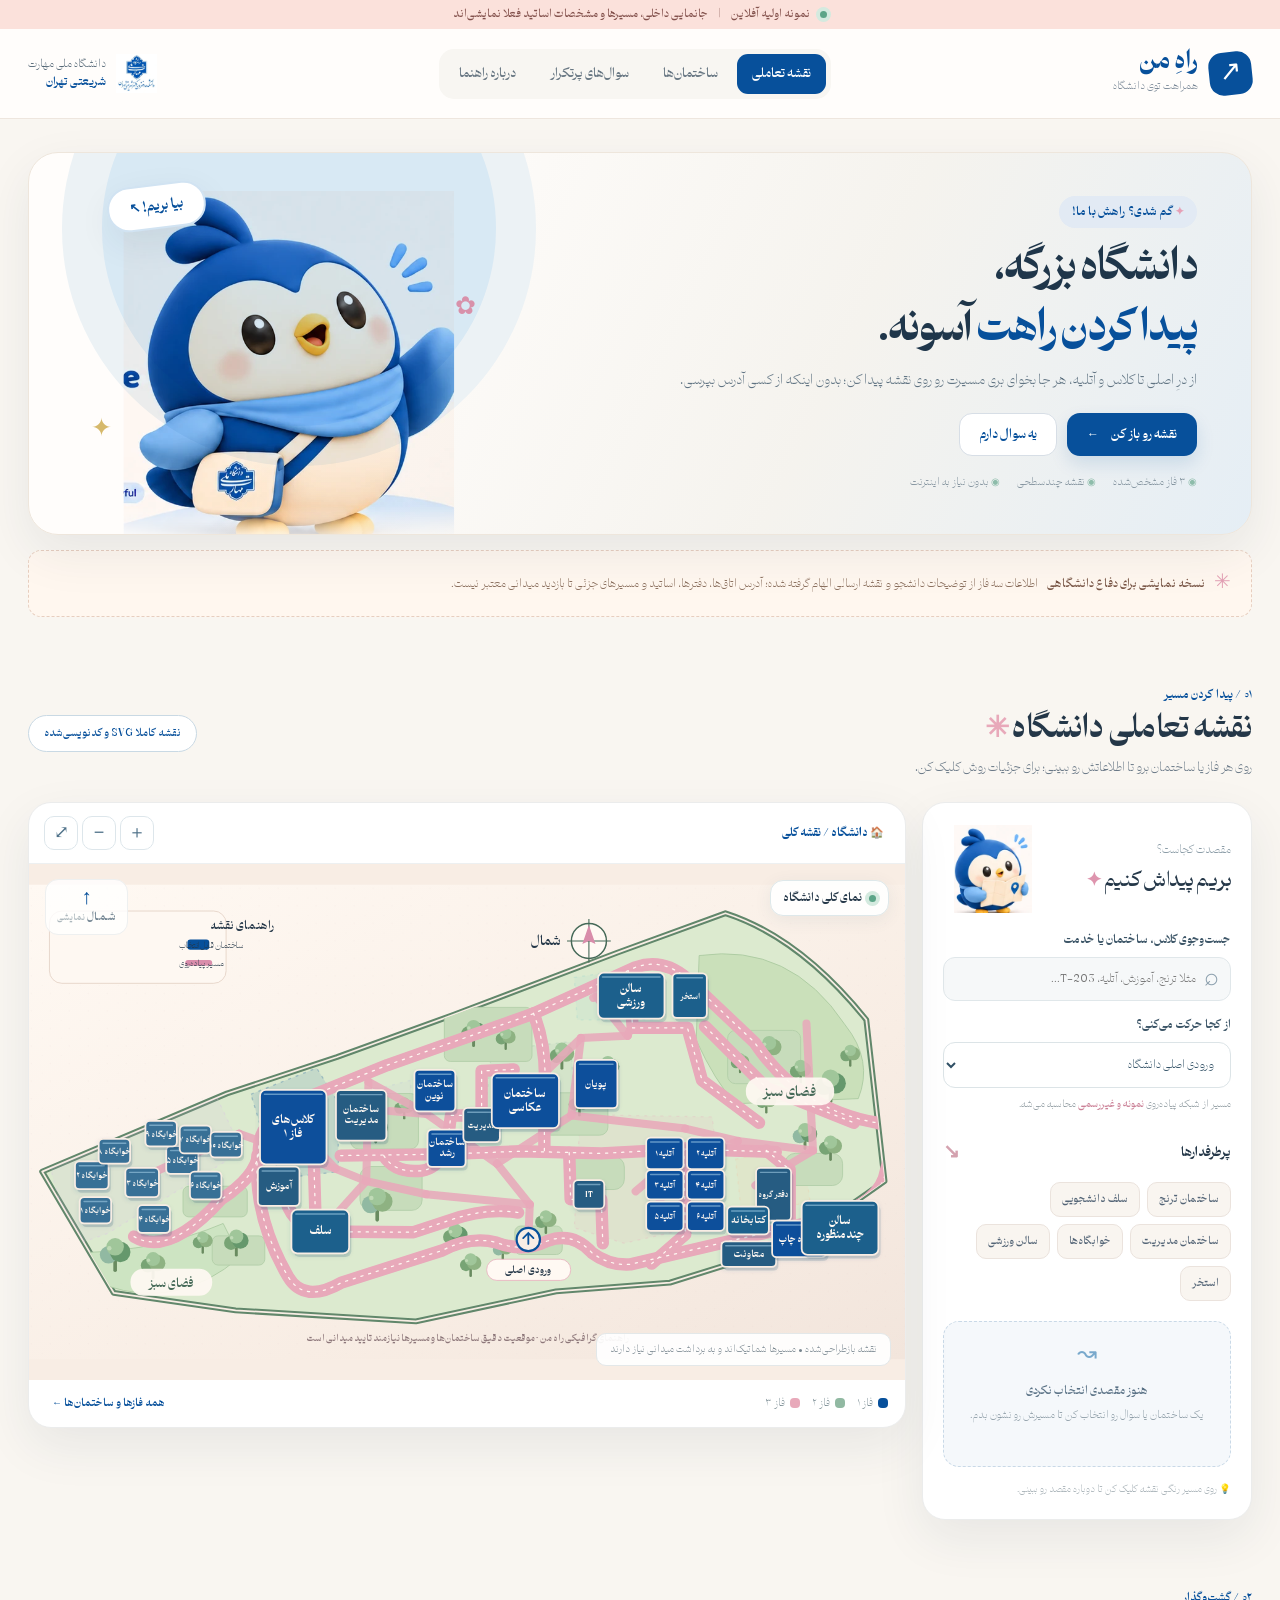
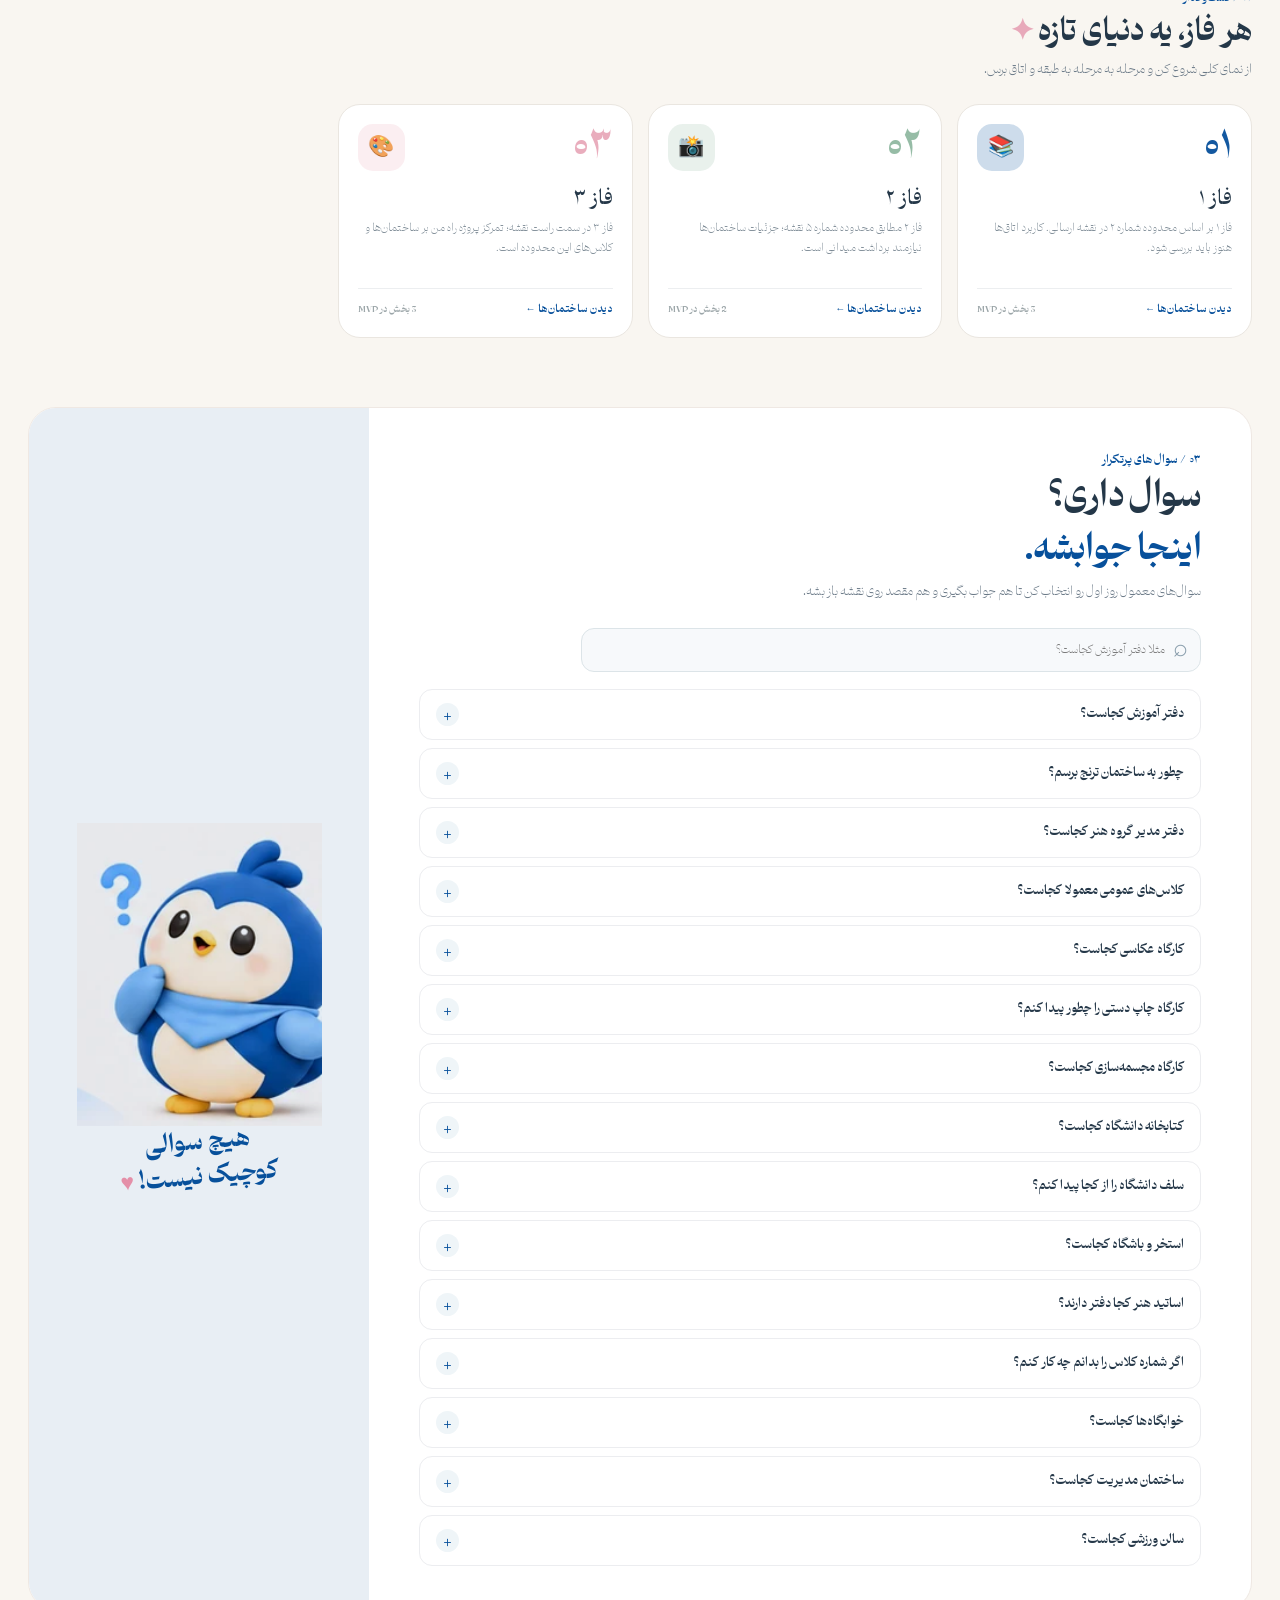
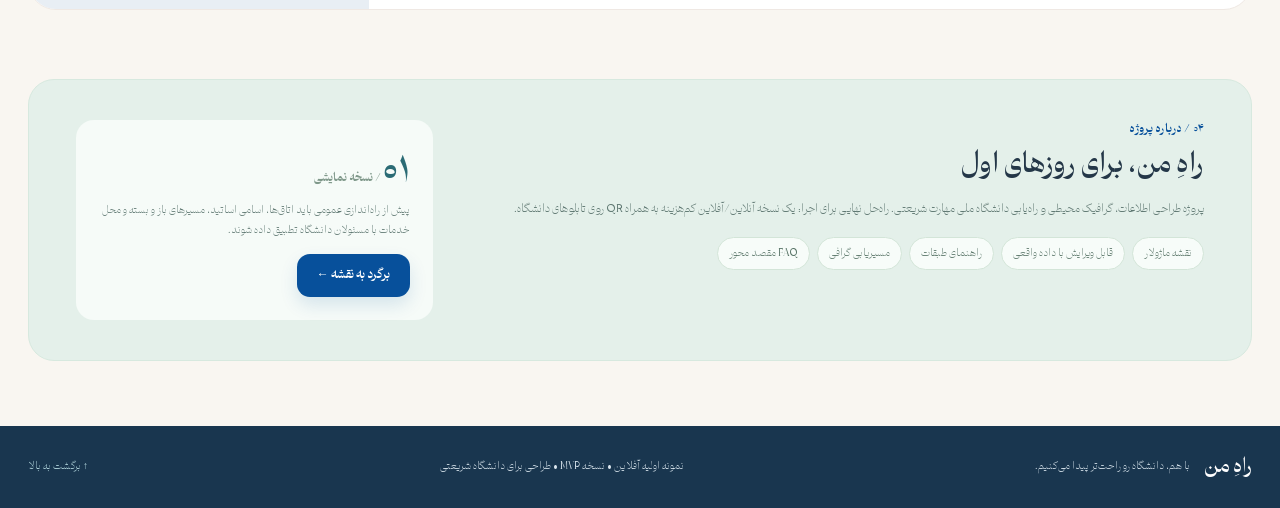
==== commit 2bdfb2a6: "chore(map): load the new illustrated campus map module" ====
--- a/index.html
+++ b/index.html
@@ -10,6 +10,7 @@
   <link rel="stylesheet" href="styles.css">
   <script src="data.js" defer></script>
   <script src="survey-2026.js" defer></script>
+  <script src="campus-map-v2.js" defer></script>
   <script src="app.js" defer></script>
 </head>
 <body>
@@ -63,10 +64,10 @@
           <div class="map-topbar"><div class="breadcrumbs" id="breadcrumbs"></div><div class="map-actions"><button id="zoomIn" type="button" class="icon-btn" title="بزرگ‌نمایی" aria-label="بزرگ‌نمایی">＋</button><button id="zoomOut" type="button" class="icon-btn" title="کوچک‌نمایی" aria-label="کوچک‌نمایی">−</button><button id="resetView" type="button" class="icon-btn" title="نمای کامل" aria-label="نمای کامل">⤢</button></div></div>
           <div class="map-board" id="mapBoard">
             <div class="map-floating-label" id="mapFloatingLabel"><span class="live-dot"></span> <span id="mapLevelLabel">نمای کلی دانشگاه</span></div>
-            <div class="svg-stage" id="svgStage"><svg id="campusMap" viewBox="0 0 1200 650" role="img" aria-label="نقشه کدنویسی شده محوطه دانشگاه با ساختمان‌های قابل کلیک"></svg></div>
+            <div class="svg-stage" id="svgStage"><svg id="campusMap" viewBox="0 0 1200 650" role="img" aria-label="نقشه تصویرسازی‌شده و ماژولار SVG با ساختمان‌ها و مسیرهای پیاده قابل انتخاب"></svg></div>
             <div class="map-tooltip" id="mapTooltip" role="status" hidden></div>
             <div class="map-popup" id="mapPopup" hidden></div>
-            <div class="map-bottom-hint" id="mapHint">نقشه شماتیک و جانمایی نمایشی • برای مسیر رسمی به برداشت میدانی نیاز است</div>
+            <div class="map-bottom-hint" id="mapHint">نقشه بازطراحی‌شده • مسیرها شماتیک‌اند و به برداشت میدانی نیاز دارند</div>
             <div class="map-compass"><span>↑</span> شـمـال <small>نمایشی</small></div>
           </div>
           <div class="map-footer"><div class="legend" id="mapLegend"></div><button type="button" class="text-link" id="showAllBtn">همه فازها و ساختمان‌ها ←</button></div>
--- a/styles.css
+++ b/styles.css
@@ -16,3 +16,39 @@
 /* A map larger than the phone viewport is intentional: map labels remain legible.
    The SVG can be panned horizontally by touch while staying a real UI component. */
 @media(max-width:580px){.svg-stage{height:391px;justify-content:flex-start;overflow-x:auto;overflow-y:hidden;direction:ltr;scrollbar-width:thin;scrollbar-color:#A8C9DA transparent}.map-board{min-height:391px}.svg-stage svg{width:720px;min-width:720px;max-width:none;height:391px;flex:none}.map-bottom-hint{max-width:calc(100% - 20px);font-size:8px}}
+
+/* Survey 2026-11: accessible hover and focus for interactive SVG zones. */
+.campus-zone polygon{transition:fill-opacity .18s ease,stroke-width .18s ease,filter .18s ease}
+.campus-zone:hover polygon,.campus-zone:focus-visible polygon,.campus-zone.active polygon{fill-opacity:.76;stroke-width:5;filter:drop-shadow(0 5px 5px #07509B22)}
+.campus-zone:focus-visible{outline:none}
+.campus-zone:focus-visible circle{stroke:#243748;stroke-width:5}
+
+/* Rah-e-Man | v2 illustrated campus map · native SVG, no raster overlays */
+.map-board{background:#F8EDE4}
+.map-building{cursor:pointer;outline:none}
+.map-building .map-building-body{stroke:#F8EDE4;stroke-width:2.4;filter:url(#map-card-shadow);transition:stroke .16s,stroke-width .16s,filter .16s,transform .16s}
+.map-building .map-building-shadow{fill:#244968;opacity:.16;pointer-events:none}
+.map-building .map-building-text{fill:#FFF9F3;font-family:inherit;font-weight:900;letter-spacing:0;direction:rtl;unicode-bidi:plaintext;pointer-events:none}
+.map-building:hover .map-building-body,.map-building:focus-visible .map-building-body,.map-building.active .map-building-body{
+stroke:#E8A9BA;stroke-width:4;filter:drop-shadow(0 6px 8px #07509B55)
+}
+.map-building:focus-visible .map-building-body{stroke:#243748;stroke-width:5}
+.campus-zone polygon{transition:fill-opacity .18s,stroke-opacity .18s;cursor:pointer}
+.campus-zone:hover polygon,.campus-zone:focus-visible polygon,.campus-zone.active polygon{
+fill-opacity:.19;stroke-width:3;stroke-opacity:.65;filter:none;outline:none
+}
+.map-tree,.garden-plot,.map-pedestrian,.map-pedestrian-center{pointer-events:none}
+.garden-plot{fill:#C7DCBB;stroke:#B2CEA9;stroke-width:1.2}
+.map-pedestrian{fill:none;stroke:#E8A9BA;stroke-width:17;stroke-linecap:round;stroke-linejoin:round}
+.map-pedestrian--graph{stroke:#E8A9BA;stroke-width:11;stroke-opacity:.87}
+.map-pedestrian-center{fill:none;stroke:#FFF9F3;stroke-width:1.7;stroke-dasharray:3 8;stroke-linecap:round}
+.map-watermark{fill:#8D777A;font-size:12px;font-weight:750;pointer-events:none}
+.route-line-halo{stroke:#FFF9F3;stroke-width:16;opacity:.98}
+.route-line{stroke:#07509B;stroke-width:7;stroke-dasharray:12 8}
+.map-popup{border-color:#E8A9BA;background:#FFF9F3}
+.map-tooltip{background:#243748}
+@media(max-width:580px){
+ .map-board{min-height:510px}
+ .svg-stage{height:510px}
+ .svg-stage svg{width:945px;min-width:945px;height:510px}
+}
